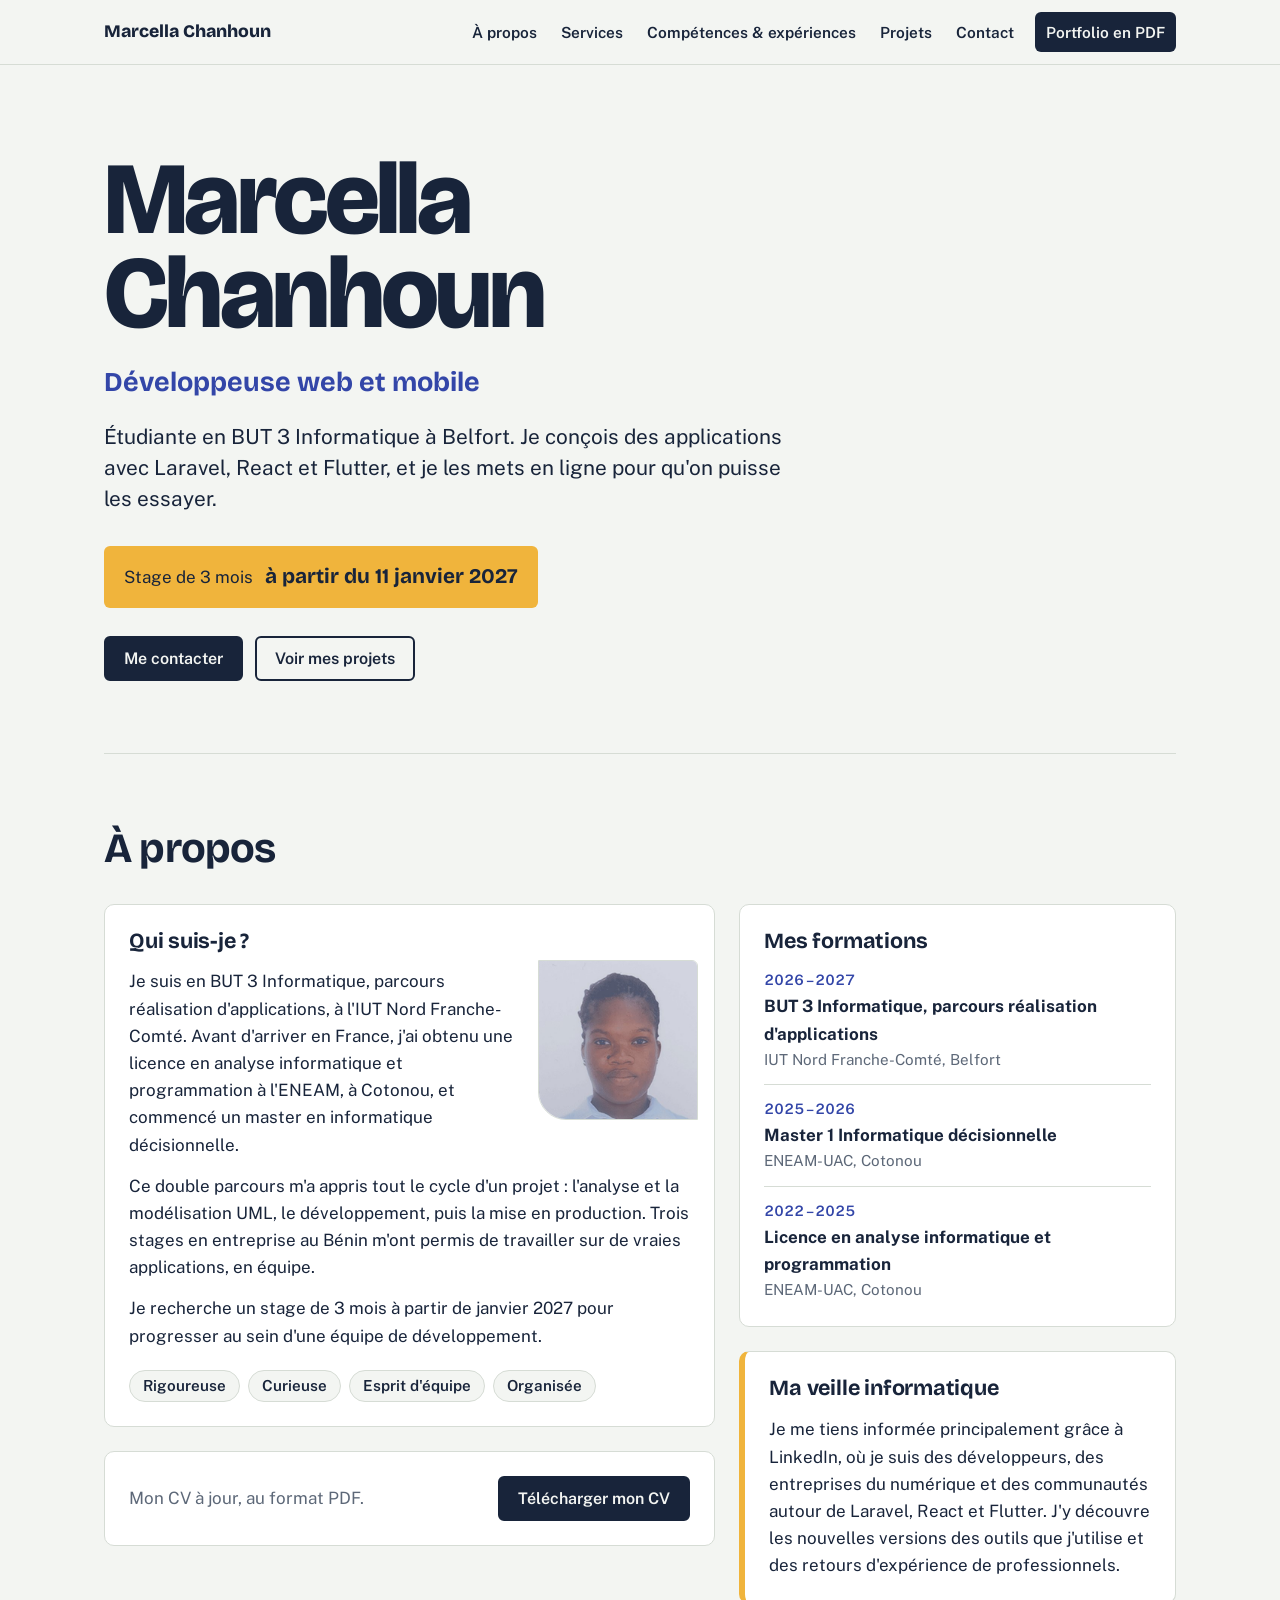
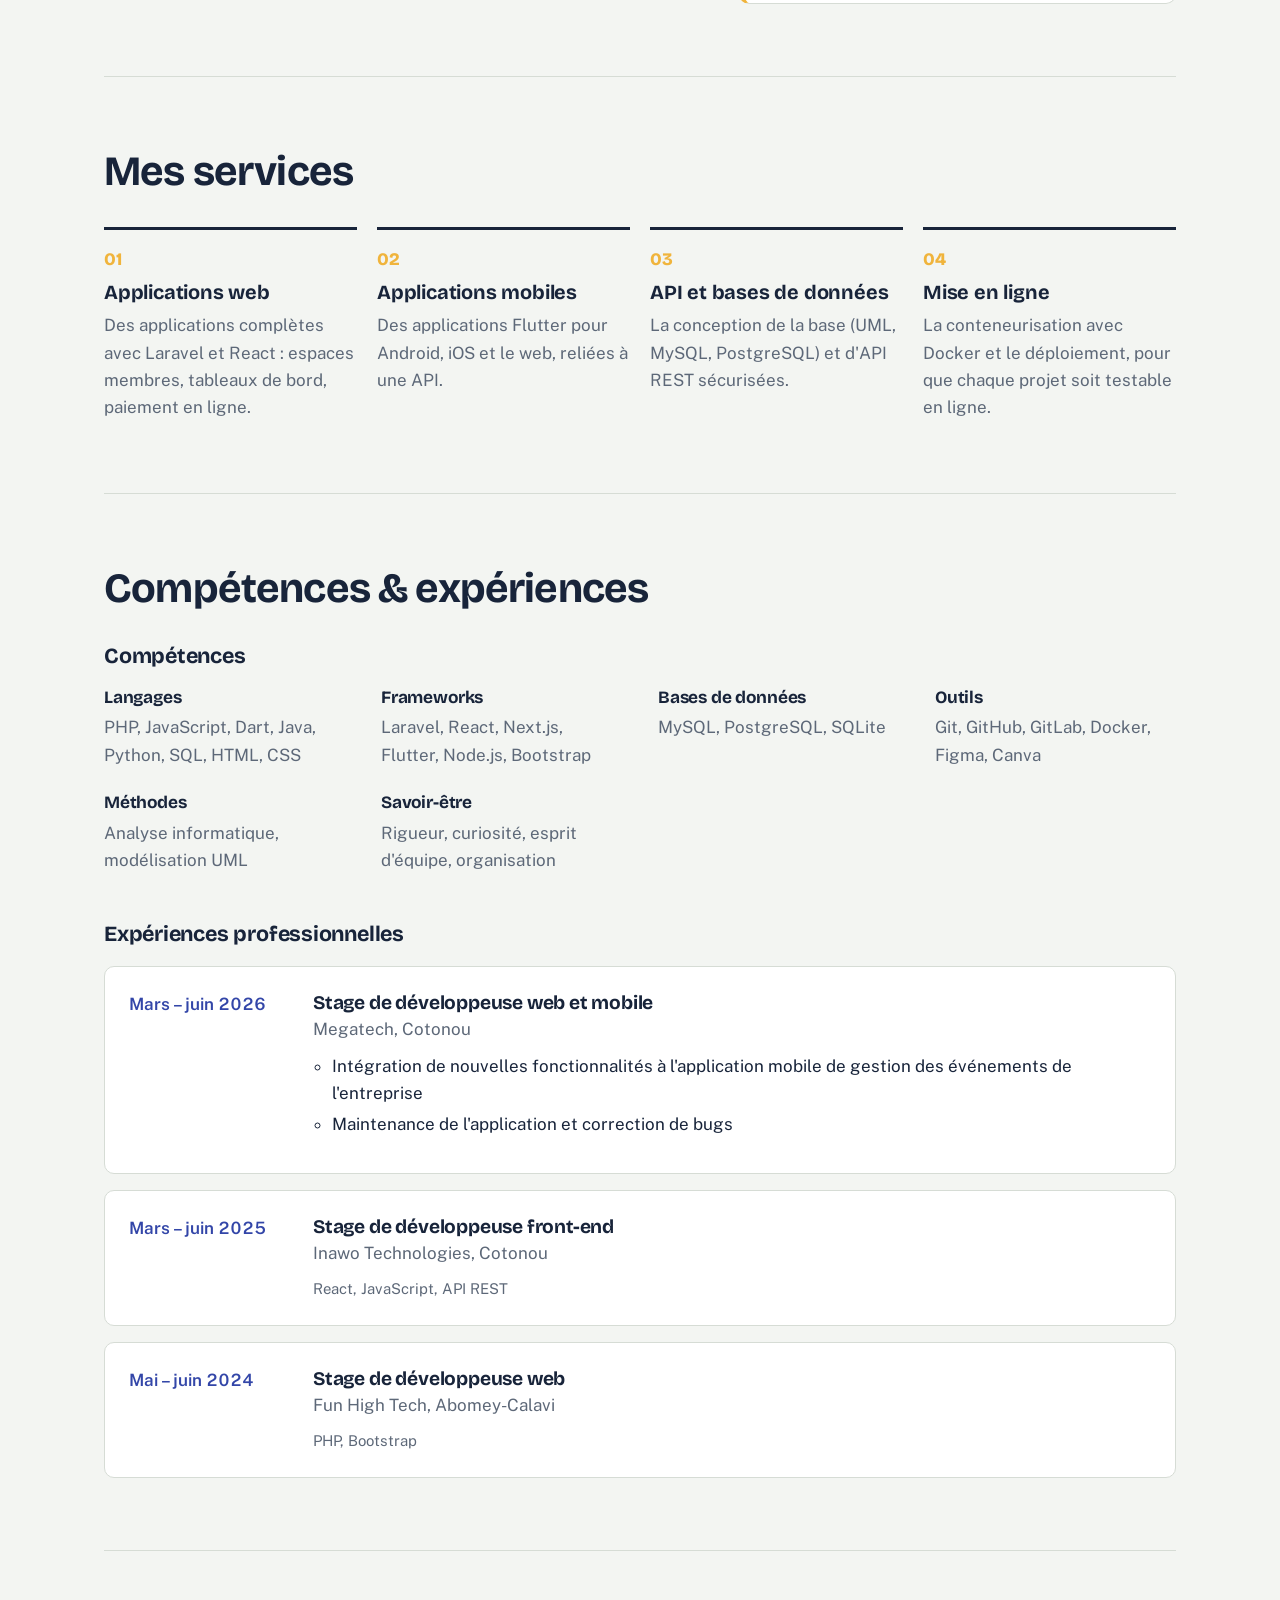
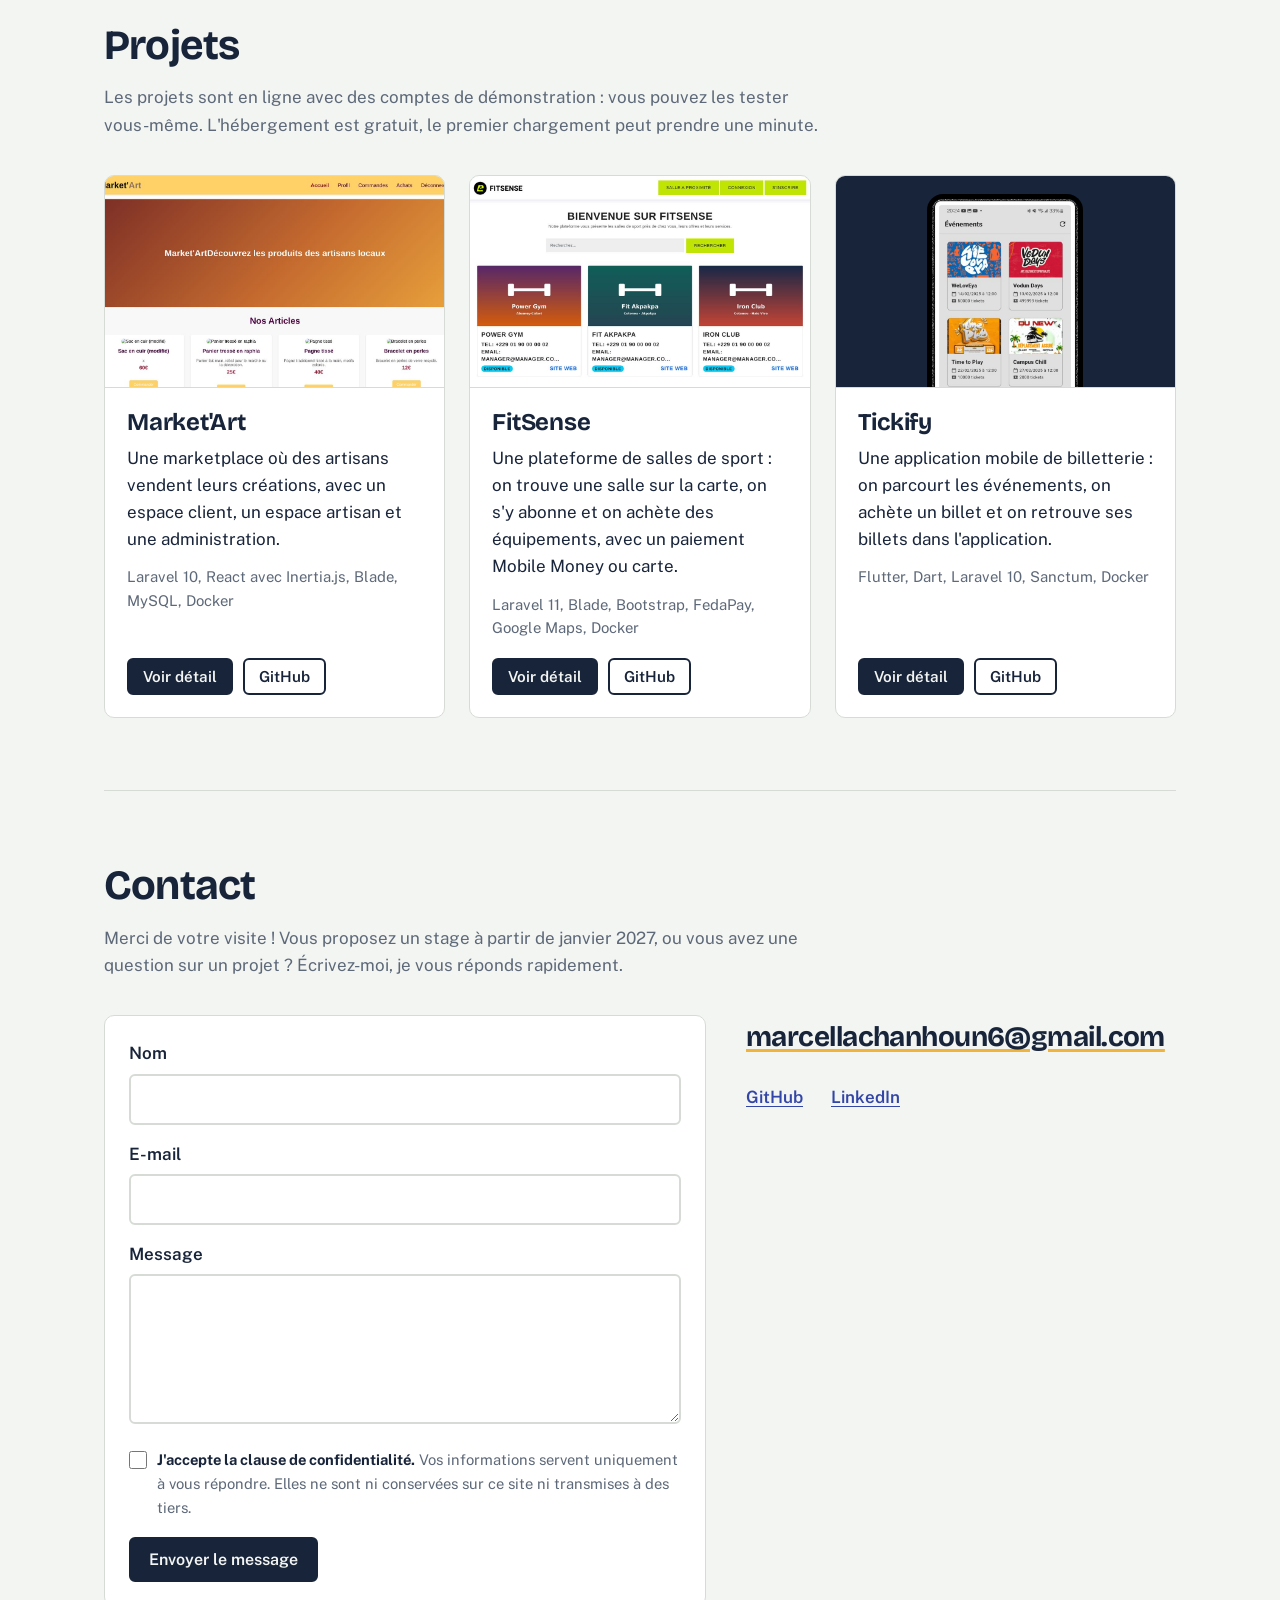
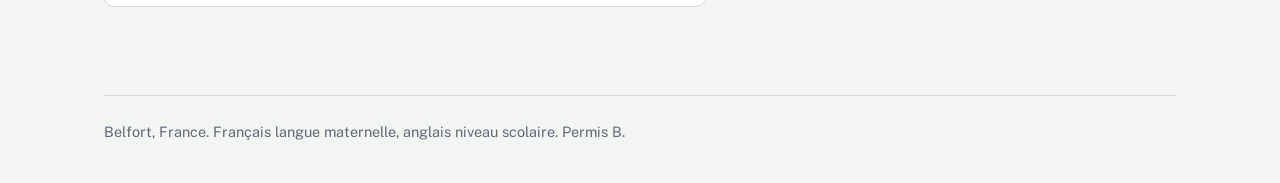
==== index.html @ d068d37f "Portfolio avec tableau de bord" ====
<!doctype html>
<html lang="fr">
<head>
<meta charset="utf-8">
<meta name="viewport" content="width=device-width, initial-scale=1">
<title>Marcella Chanhoun, développeuse web et mobile (Laravel, React, Flutter)</title>
<meta name="keywords" content="développeuse web, développeuse mobile, stage développement, Laravel, PHP, React, Flutter, BUT Informatique, Belfort, Marcella Chanhoun">
<meta name="description" content="Étudiante en BUT 3 Informatique à Belfort, je cherche un stage de développement de 3 mois à partir du 11 janvier 2027. Projets Laravel, React et Flutter en ligne.">
<link rel="preconnect" href="https://fonts.googleapis.com">
<link rel="preconnect" href="https://fonts.gstatic.com" crossorigin>
<link href="https://fonts.googleapis.com/css2?family=Bricolage+Grotesque:opsz,wght@12..96,500;12..96,700;12..96,800&family=Public+Sans:ital,wght@0,400;0,600;1,400&display=swap" rel="stylesheet">
<link rel="stylesheet" href="css/style.css">
</head>
<body>

<!--
  Ce fichier ne contient que la STRUCTURE du portfolio : le menu et les titres des sections.
  Tout le texte vient de contenu.json, que js/site.js lit puis place dans les zones « data-zone ».
  Pour modifier le contenu, on passe par le dashboard (/admin/), pas par ce fichier.
-->

<header class="barre">
  <div class="wrap">
    <a class="mark" href="#haut" data-zone="marque">Portfolio</a>
    <button class="menu-btn" aria-expanded="false" aria-controls="menu">Menu</button>
    <nav id="menu" aria-label="Menu principal">
      <ul>
        <li><a href="#apropos">À propos</a></li>
        <li><a href="#services">Services</a></li>
        <li><a href="#competences">Compétences &amp; expériences</a></li>
        <li><a href="#projets">Projets</a></li>
        <li><a href="#contact">Contact</a></li>
        <li><a class="bouton-pdf" href="portfolio.pdf" download="Portfolio_Marcella_Chanhoun.pdf">Portfolio en PDF</a></li>
      </ul>
    </nav>
  </div>
</header>

<div class="wrap" id="haut">
  <main>
    <div class="hero" data-zone="accueil"></div>

    <section id="apropos">
      <h2>À propos</h2>
      <div class="apropos-grille">
        <div class="colonne">
          <article class="carte qui">
            <h3>Qui suis-je ?</h3>
            <div data-zone="qui"></div>
          </article>
          <div class="carte boite-cv" data-zone="cv"></div>
        </div>
        <div class="colonne">
          <article class="carte formations">
            <h3>Mes formations</h3>
            <ol data-zone="formations"></ol>
          </article>
          <article class="carte veille">
            <h3>Ma veille informatique</h3>
            <div data-zone="veille"></div>
          </article>
        </div>
      </div>
    </section>

    <section id="services">
      <h2>Mes services</h2>
      <div class="services" data-zone="services"></div>
    </section>

    <section id="competences">
      <h2>Compétences &amp; expériences</h2>
      <h3 class="sous-titre">Compétences</h3>
      <div class="competences" data-zone="competences"></div>
      <h3 class="sous-titre">Expériences professionnelles</h3>
      <ol class="experiences" data-zone="experiences"></ol>
    </section>

    <section id="projets">
      <h2>Projets</h2>
      <p class="intro">Les projets sont en ligne avec des comptes de démonstration : vous pouvez les tester vous-même. L'hébergement est gratuit, le premier chargement peut prendre une minute.</p>
      <div class="projets" data-zone="projets"></div>
    </section>

    <section id="contact" class="contact">
      <h2>Contact</h2>
      <p class="intro" data-zone="contact-message"></p>
      <div class="contact-grille">
        <form class="carte" method="POST" data-zone="formulaire">
          <input type="hidden" name="_subject" value="Nouveau message depuis le portfolio">
          <input type="hidden" name="_template" value="table">
          <input type="text" name="_honey" class="cache" tabindex="-1" autocomplete="off" aria-hidden="true">
          <label for="nom">Nom</label>
          <input id="nom" name="nom" type="text" autocomplete="name" required>
          <label for="email">E-mail</label>
          <input id="email" name="email" type="email" autocomplete="email" required>
          <label for="message">Message</label>
          <textarea id="message" name="message" required></textarea>
          <label class="accord">
            <input type="checkbox" name="consentement" value="oui" required>
            <span><strong>J'accepte la clause de confidentialité.</strong> <span data-zone="confidentialite"></span></span>
          </label>
          <button class="btn btn-main" type="submit">Envoyer le message</button>
        </form>
        <div data-zone="coordonnees"></div>
      </div>
    </section>
  </main>

  <footer data-zone="pied"></footer>
</div>

<!-- Fenêtre « Voir détail » d'un projet -->
<dialog id="detail" aria-labelledby="detail-titre">
  <div class="detail-entete">
    <h3 id="detail-titre"></h3>
    <button class="fermer" type="button" aria-label="Fermer">Fermer</button>
  </div>
  <div class="detail-corps"></div>
</dialog>

<script src="js/site.js"></script>
</body>
</html>
---- css/style.css ----
/* =========================================================
   Portfolio : styles du site (et de la version PDF, en bas)
   ========================================================= */

:root {
  --paper: #F3F5F2;
  --surface: #FFFFFF;
  --ink: #18243A;
  --muted: #5D6878;
  --line: #D6DCD5;
  --indigo: #3346A8;
  --saffron: #F0B43C;
  --live: #1F8A5B;
  --display: "Bricolage Grotesque", system-ui, sans-serif;
  --body: "Public Sans", system-ui, sans-serif;
  --rayon: 10px;
}

* { box-sizing: border-box; }
html { scroll-behavior: smooth; }
@media (prefers-reduced-motion: reduce) { html { scroll-behavior: auto; } }

body {
  margin: 0;
  background: var(--paper);
  color: var(--ink);
  font: 400 1.0625rem/1.6 var(--body);
  -webkit-font-smoothing: antialiased;
}

a { color: var(--indigo); text-underline-offset: 3px; }
a:hover { color: var(--ink); }
:focus-visible { outline: 3px solid var(--indigo); outline-offset: 3px; border-radius: 4px; }
[hidden] { display: none !important; }

.wrap { max-width: 1120px; margin: 0 auto; padding: 0 24px; }

.carte {
  background: var(--surface);
  border: 1px solid var(--line);
  border-radius: var(--rayon);
  padding: 24px;
}

.btn {
  display: inline-block; padding: 11px 18px; border-radius: 6px;
  font: 600 1rem var(--body); text-decoration: none; border: 2px solid var(--ink); cursor: pointer;
}
.btn-main { background: var(--ink); color: var(--paper); }
.btn-main:hover { background: var(--indigo); border-color: var(--indigo); color: #fff; }
.btn-ghost { background: transparent; color: var(--ink); }
.btn-ghost:hover { background: var(--surface); color: var(--ink); }

/* ---------- Menu ---------- */
.barre {
  position: sticky; top: 0; z-index: 10;
  background: rgba(243, 245, 242, .94); backdrop-filter: blur(6px);
  border-bottom: 1px solid var(--line);
}
.barre .wrap { display: flex; justify-content: space-between; align-items: center; min-height: 64px; gap: 16px; }
.mark { font-family: var(--display); font-weight: 800; font-size: 1.1rem; color: var(--ink); text-decoration: none; }
.barre nav ul { display: flex; align-items: center; gap: 2px; list-style: none; margin: 0; padding: 0; }
.barre nav a { display: block; padding: 8px 11px; border-radius: 6px; color: var(--ink); text-decoration: none; font-weight: 600; font-size: .96rem; }
.barre nav a:hover { background: var(--surface); }
.barre nav a.bouton-pdf { background: var(--ink); color: var(--paper); margin-left: 8px; }
.barre nav a.bouton-pdf:hover { background: var(--indigo); color: #fff; }
.menu-btn {
  display: none; font: 600 1rem var(--body); color: var(--ink); background: var(--surface);
  border: 2px solid var(--ink); border-radius: 6px; padding: 8px 14px; cursor: pointer;
}
section[id] { scroll-margin-top: 80px; }

/* ---------- Accueil ---------- */
.hero { padding: 88px 0 72px; }
.hero h1 {
  font-family: var(--display); font-weight: 800;
  font-size: clamp(3rem, 9vw, 6.4rem); line-height: .92; letter-spacing: -.035em;
  margin: 0 0 20px;
}
.hero .titre { font-family: var(--display); font-weight: 700; font-size: clamp(1.3rem, 2.6vw, 1.7rem); color: var(--indigo); margin: 0 0 16px; }
.hero .lede { font-size: clamp(1.1rem, 2vw, 1.3rem); line-height: 1.5; max-width: 34em; margin: 0 0 32px; }
.dispo {
  display: inline-flex; flex-wrap: wrap; align-items: baseline; gap: 6px 12px;
  background: var(--saffron); padding: 14px 20px; border-radius: 6px; margin: 0;
}
.dispo strong { font-family: var(--display); font-size: 1.3rem; font-weight: 700; }
.hero .actions { margin-top: 28px; display: flex; flex-wrap: wrap; gap: 12px; }

/* ---------- Sections ---------- */
section { padding: 72px 0; border-top: 1px solid var(--line); }
h2 {
  font-family: var(--display); font-weight: 700;
  font-size: clamp(1.9rem, 4vw, 2.6rem); letter-spacing: -.02em; line-height: 1.1;
  margin: 0 0 32px;
}
h3, h4 { font-family: var(--display); letter-spacing: -.01em; line-height: 1.2; }
.intro { color: var(--muted); max-width: 42em; margin: -16px 0 36px; }
.sous-titre { font-size: 1.35rem; margin: 0 0 18px; }
.sous-titre ~ .sous-titre { margin-top: 48px; }
.stack { color: var(--muted); font-size: .93rem; }

/* ---------- À propos ---------- */
.apropos-grille { display: grid; grid-template-columns: 7fr 5fr; gap: 24px; align-items: start; }
.colonne { display: grid; gap: 24px; }
.carte h3 { font-size: 1.35rem; margin: 0 0 14px; }
.qui .photo {
  float: right; width: 160px; height: 160px; object-fit: cover;
  margin: -8px -8px 16px 22px; border-radius: 0 6px 0 28px; border: 1px solid var(--line);
}
.qui p { margin: 0 0 14px; }
.qualites { display: flex; flex-wrap: wrap; gap: 8px; list-style: none; padding: 0; margin: 20px 0 0; clear: both; }
.qualites li { background: var(--paper); border: 1px solid var(--line); border-radius: 999px; padding: 3px 13px; font-weight: 600; font-size: .95rem; }
.boite-cv { display: flex; align-items: center; justify-content: space-between; gap: 16px; flex-wrap: wrap; }
.boite-cv p { margin: 0; color: var(--muted); }
.formations ol { list-style: none; margin: 0; padding: 0; }
.formations li { display: grid; gap: 2px; padding: 12px 0; border-bottom: 1px solid var(--line); }
.formations li:last-child { border-bottom: 0; padding-bottom: 0; }
.formations li:first-child { padding-top: 0; }
.formations .quand { color: var(--indigo); font-weight: 600; font-size: .9rem; font-variant-numeric: tabular-nums; }
.formations li span:not(.quand) { display: block; color: var(--muted); font-size: .95rem; }
.veille { border-left: 6px solid var(--saffron); }
.veille p { margin: 0; }

/* ---------- Services ---------- */
.services { display: grid; grid-template-columns: repeat(auto-fit, minmax(230px, 1fr)); gap: 20px; }
.service { border-top: 3px solid var(--ink); padding-top: 16px; }
.service .num { font-family: var(--display); font-weight: 800; color: var(--saffron); font-size: 1.1rem; }
.service h3 { font-size: 1.25rem; margin: 6px 0 8px; }
.service p { margin: 0; color: var(--muted); }

/* ---------- Compétences & expériences ---------- */
.competences { display: grid; grid-template-columns: repeat(auto-fit, minmax(210px, 1fr)); gap: 24px 36px; }
.competences h4 { font-size: 1.08rem; margin: 0 0 6px; }
.competences p { margin: 0; color: var(--muted); }
.experiences { list-style: none; margin: 0; padding: 0; display: grid; gap: 16px; }
.experience { display: grid; grid-template-columns: 10rem 1fr; gap: 24px; }
.experience .quand { color: var(--indigo); font-weight: 600; font-variant-numeric: tabular-nums; }
.experience h4 { font-size: 1.2rem; margin: 0 0 2px; }
.experience .lieu { margin: 0 0 10px; color: var(--muted); }
.experience ul { margin: 0 0 10px; padding-left: 1.1em; }
.experience li { margin-bottom: 4px; }
.experience .stack { margin: 0; }

/* ---------- Projets ---------- */
.projets { display: grid; grid-template-columns: repeat(auto-fill, minmax(300px, 1fr)); gap: 24px; }
.projet { padding: 0; overflow: hidden; display: flex; flex-direction: column; }
.vignette { aspect-ratio: 16 / 10; background: var(--line); border-bottom: 1px solid var(--line); overflow: hidden; }
.vignette img { width: 100%; height: 100%; object-fit: cover; object-position: top; display: block; }
.format-tel .vignette { background: var(--ink); display: flex; justify-content: center; padding-top: 18px; }
.format-tel .vignette img { width: 46%; height: auto; border-radius: 16px 16px 0 0; border: 5px solid #000; border-bottom: 0; }
.projet-corps { padding: 20px 22px 22px; display: flex; flex-direction: column; flex: 1; }
.projet h3 { font-size: 1.5rem; margin: 0 0 8px; }
.projet-corps > p { margin: 0 0 12px; }
.projet-actions { margin-top: auto; display: flex; gap: 10px; flex-wrap: wrap; padding-top: 6px; }
.projet-actions .btn { padding: 8px 14px; font-size: .95rem; }
.projet .detail { display: none; }

/* Contenu détaillé (fenêtre « Voir détail » et version PDF) */
.detail p { margin: 0 0 14px; }
.contexte { display: grid; grid-template-columns: auto 1fr; gap: 2px 14px; margin: 0 0 16px; font-size: .95rem; }
.contexte dt { color: var(--muted); }
.contexte dd { margin: 0; }
.defi { background: var(--paper); border-radius: 8px; padding: 14px 16px; margin: 0 0 14px; border: 1px solid var(--line); }
.defi h4 { margin: 0 0 6px; font-size: 1rem; }
.defi p { margin: 0; }
.acces {
  background: var(--surface); border: 1px solid var(--line); border-left: 6px solid var(--live);
  border-radius: 8px; padding: 14px 16px; margin: 0 0 14px;
}
.acces .etat { display: flex; align-items: center; gap: 8px; font-weight: 600; margin-bottom: 10px; }
.acces .etat::before {
  content: ""; width: 9px; height: 9px; border-radius: 50%; background: var(--live);
  box-shadow: 0 0 0 4px rgba(31, 138, 91, .18);
}
.acces dl { display: grid; grid-template-columns: auto 1fr auto; gap: 6px 12px; margin: 0 0 12px; align-items: center; }
.acces dt { color: var(--muted); font-size: .92rem; }
.acces dd { margin: 0; font-family: ui-monospace, "SF Mono", Consolas, monospace; font-size: .95rem; overflow-wrap: anywhere; }
.copier {
  font: 600 .82rem var(--body); color: var(--indigo); background: none;
  border: 1px solid var(--line); border-radius: 4px; padding: 3px 9px; cursor: pointer;
}
.copier:hover { border-color: var(--indigo); }
.acces .lien-demo { margin: 0; font-weight: 600; }
.acces .lien-demo span { display: none; }
.acces .note { color: var(--muted); font-size: .85rem; margin: 10px 0 0; }
.detail .liens { display: flex; flex-wrap: wrap; gap: 8px 20px; font-weight: 600; }
.captures { display: grid; grid-template-columns: 1fr 1fr; gap: 14px; }
.captures img { width: 100%; height: auto; border-radius: 8px; border: 1px solid var(--line); display: block; }
.captures.tel { grid-template-columns: repeat(2, minmax(0, 200px)); justify-content: center; }
.captures.tel img { border-radius: 18px; border: 5px solid var(--ink); }

/* Fenêtre « Voir détail » */
dialog {
  width: min(860px, calc(100% - 32px)); max-height: calc(100vh - 48px);
  padding: 0; border: 0; border-radius: 14px; background: var(--surface); color: var(--ink);
  box-shadow: 0 24px 60px rgba(24, 36, 58, .3);
}
dialog::backdrop { background: rgba(24, 36, 58, .6); }
.detail-entete {
  position: sticky; top: 0; z-index: 1; background: var(--surface);
  display: flex; justify-content: space-between; align-items: center; gap: 16px;
  padding: 18px 24px; border-bottom: 1px solid var(--line);
}
.detail-entete h3 { margin: 0; font-size: 1.6rem; }
.fermer { font: 600 .95rem var(--body); background: var(--paper); border: 1px solid var(--line); border-radius: 6px; padding: 6px 12px; cursor: pointer; color: var(--ink); }
.detail-corps { padding: 20px 24px 26px; }

/* ---------- Contact ---------- */
.contact { padding-bottom: 88px; }
.contact-grille { display: grid; grid-template-columns: 7fr 5fr; gap: 40px; align-items: start; }
form label { display: block; font-weight: 600; margin: 0 0 6px; }
form input, form textarea {
  width: 100%; font: inherit; color: var(--ink); background: var(--surface);
  border: 2px solid var(--line); border-radius: 6px; padding: 10px 12px; margin-bottom: 16px;
}
form input:focus, form textarea:focus { border-color: var(--indigo); outline: none; }
form textarea { min-height: 150px; resize: vertical; }
form .accord { display: flex; gap: 10px; align-items: flex-start; font-weight: 400; font-size: .92rem; color: var(--muted); margin: 0 0 18px; }
form .accord input { width: 18px; height: 18px; margin: 3px 0 0; flex: none; accent-color: var(--indigo); }
form .accord strong { color: var(--ink); }
.cache { position: absolute; left: -9999px; }
.contact .mail {
  font-family: var(--display); font-weight: 700; font-size: clamp(1.25rem, 2.4vw, 1.75rem);
  letter-spacing: -.02em; color: var(--ink); text-decoration-thickness: 3px;
  text-decoration-color: var(--saffron); overflow-wrap: anywhere;
}
.contact .mail:hover { color: var(--indigo); }
.contact .autres { display: flex; flex-wrap: wrap; gap: 12px 28px; margin-top: 24px; font-weight: 600; }
footer { color: var(--muted); font-size: .9rem; padding: 24px 0 40px; border-top: 1px solid var(--line); }

/* ---------- Téléphone et tablette ---------- */
@media (max-width: 900px) {
  .wrap { padding: 0 16px; }
  .menu-btn { display: block; }
  .barre nav { position: absolute; top: 64px; left: 0; right: 0; background: var(--paper); border-bottom: 1px solid var(--line); display: none; }
  .barre nav.ouvert { display: block; }
  .barre nav ul { flex-direction: column; align-items: stretch; padding: 8px 16px 16px; }
  .barre nav a.bouton-pdf { margin: 8px 0 0; text-align: center; }
  .hero { padding: 56px 0 48px; }
  section { padding: 56px 0; }
  .apropos-grille, .contact-grille { grid-template-columns: 1fr; }
  .experience { grid-template-columns: 1fr; gap: 4px; }
}
@media (max-width: 520px) {
  .carte { padding: 18px; }
  .qui .photo { width: 112px; height: 112px; margin: -4px -4px 12px 14px; }
  .captures, .captures.tel { grid-template-columns: 1fr 1fr; }
  .acces dl { grid-template-columns: auto 1fr; }
  .copier { display: none; }
}

/* =========================================================
   Version PDF
   La classe « mode-pdf » est ajoutée par scripts/generer-pdf.mjs
   ========================================================= */
.mode-pdf body { background: #fff; }
.mode-pdf .barre { position: static; background: #fff; backdrop-filter: none; }
.mode-pdf .bouton-pdf,
.mode-pdf .menu-btn,
.mode-pdf .hero .actions,
.mode-pdf .projet-actions,
.mode-pdf .copier,
.mode-pdf .contact form,
.mode-pdf dialog { display: none !important; }
.mode-pdf section { padding: 40px 0; }
.mode-pdf .carte { box-shadow: none; }

/* Projets : on affiche le détail complet, un projet par bloc */
.mode-pdf .projets { grid-template-columns: 1fr; }
.mode-pdf .projet { display: grid; grid-template-columns: 1fr; }
.mode-pdf .projet .vignette { display: none; }
.mode-pdf .projet .detail { display: block; margin-top: 8px; }
.mode-pdf .projet-corps > .stack { display: none; }
.mode-pdf .acces dl { grid-template-columns: auto 1fr; }
.mode-pdf .acces .lien-demo span { display: inline; font-weight: 400; color: var(--muted); margin-left: 8px; }
.mode-pdf .captures { grid-template-columns: 1fr 1fr; }
.mode-pdf .captures.tel { grid-template-columns: repeat(2, 170px); }
.mode-pdf .contact-grille { grid-template-columns: 1fr; }

/* Éviter de couper un bloc entre deux pages */
.mode-pdf .carte,
.mode-pdf .service,
.mode-pdf .competences > div,
.mode-pdf .captures,
.mode-pdf .acces,
.mode-pdf .defi { break-inside: avoid; }
.mode-pdf .projet { break-inside: auto; }
.mode-pdf h2, .mode-pdf h3, .mode-pdf h4 { break-after: avoid; }
.mode-pdf #apropos, .mode-pdf #projets, .mode-pdf #competences { break-before: page; }
.mode-pdf .hero { min-height: 250mm; display: flex; flex-direction: column; justify-content: center; } /* page de garde */
.mode-pdf .contact { padding-bottom: 12px; }
.mode-pdf footer { padding: 12px 0 0; break-before: avoid; }
.mode-pdf .projet + .projet { break-before: page; }
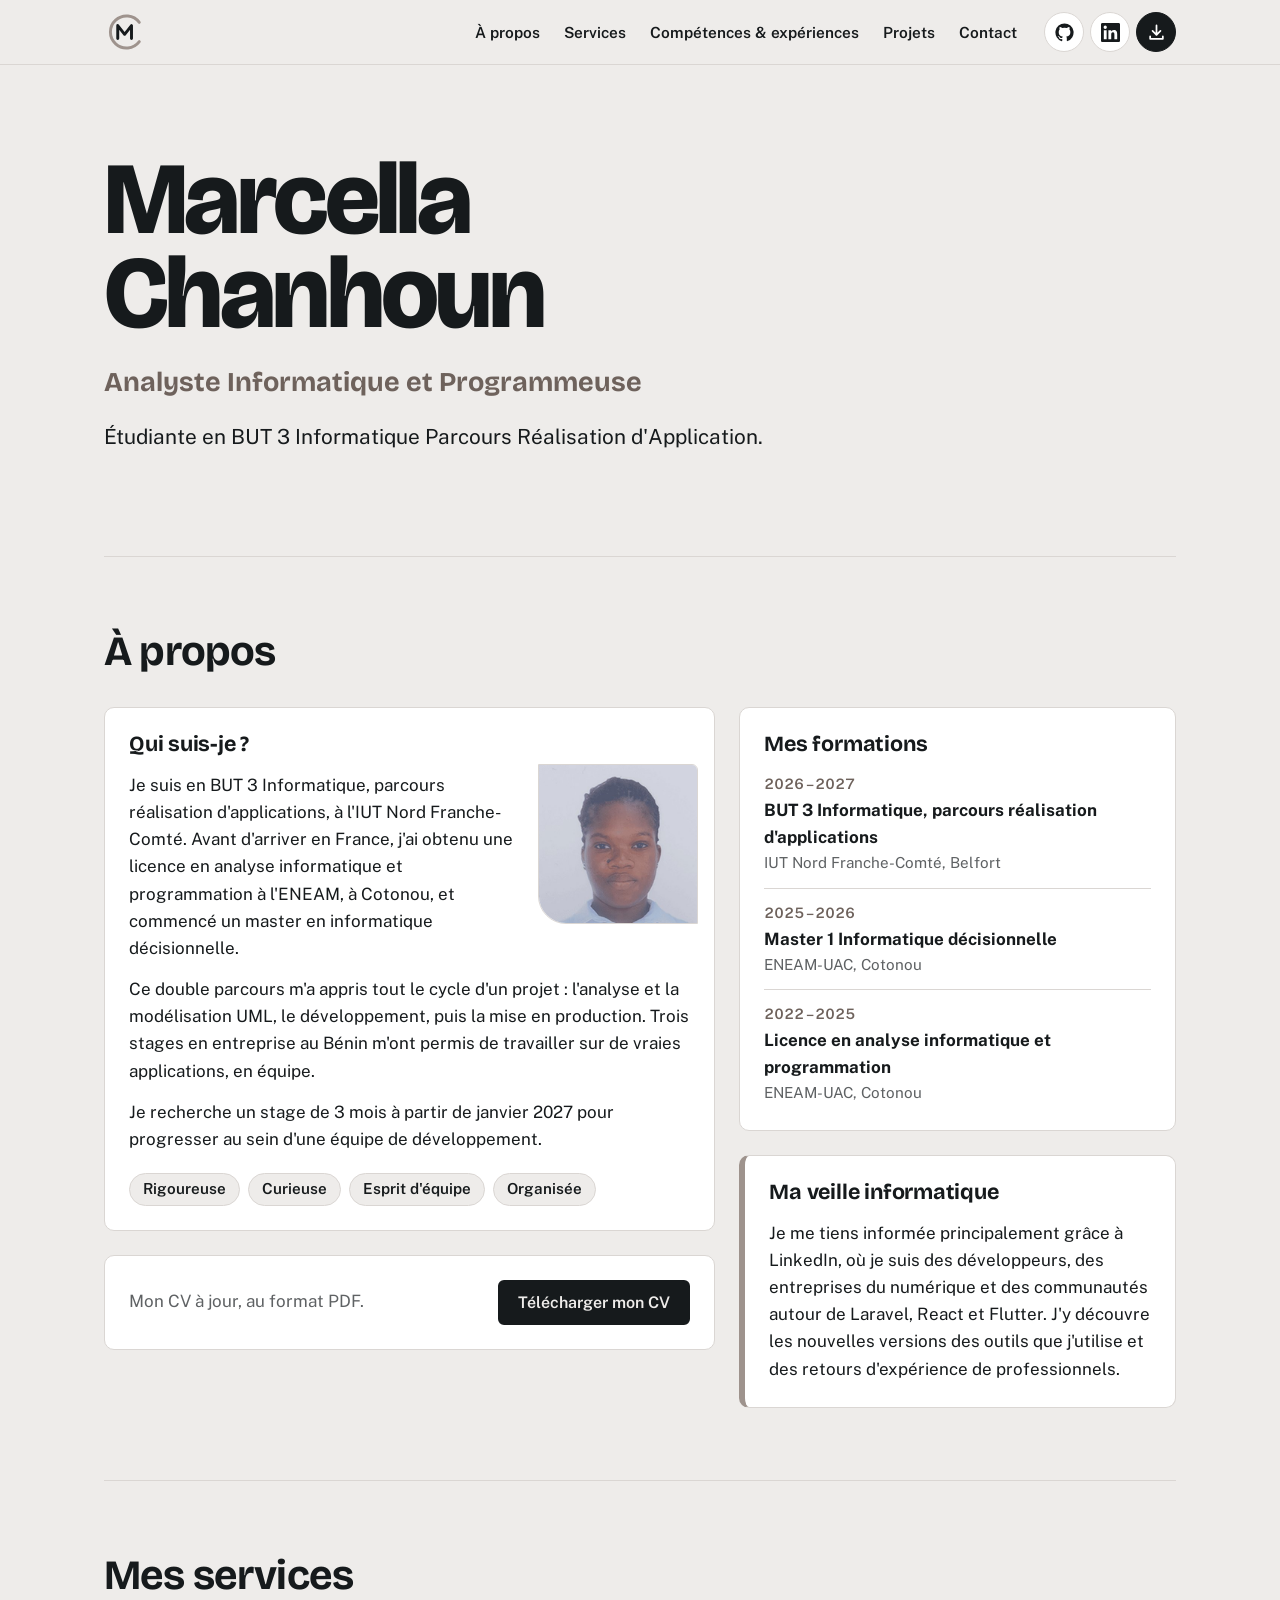
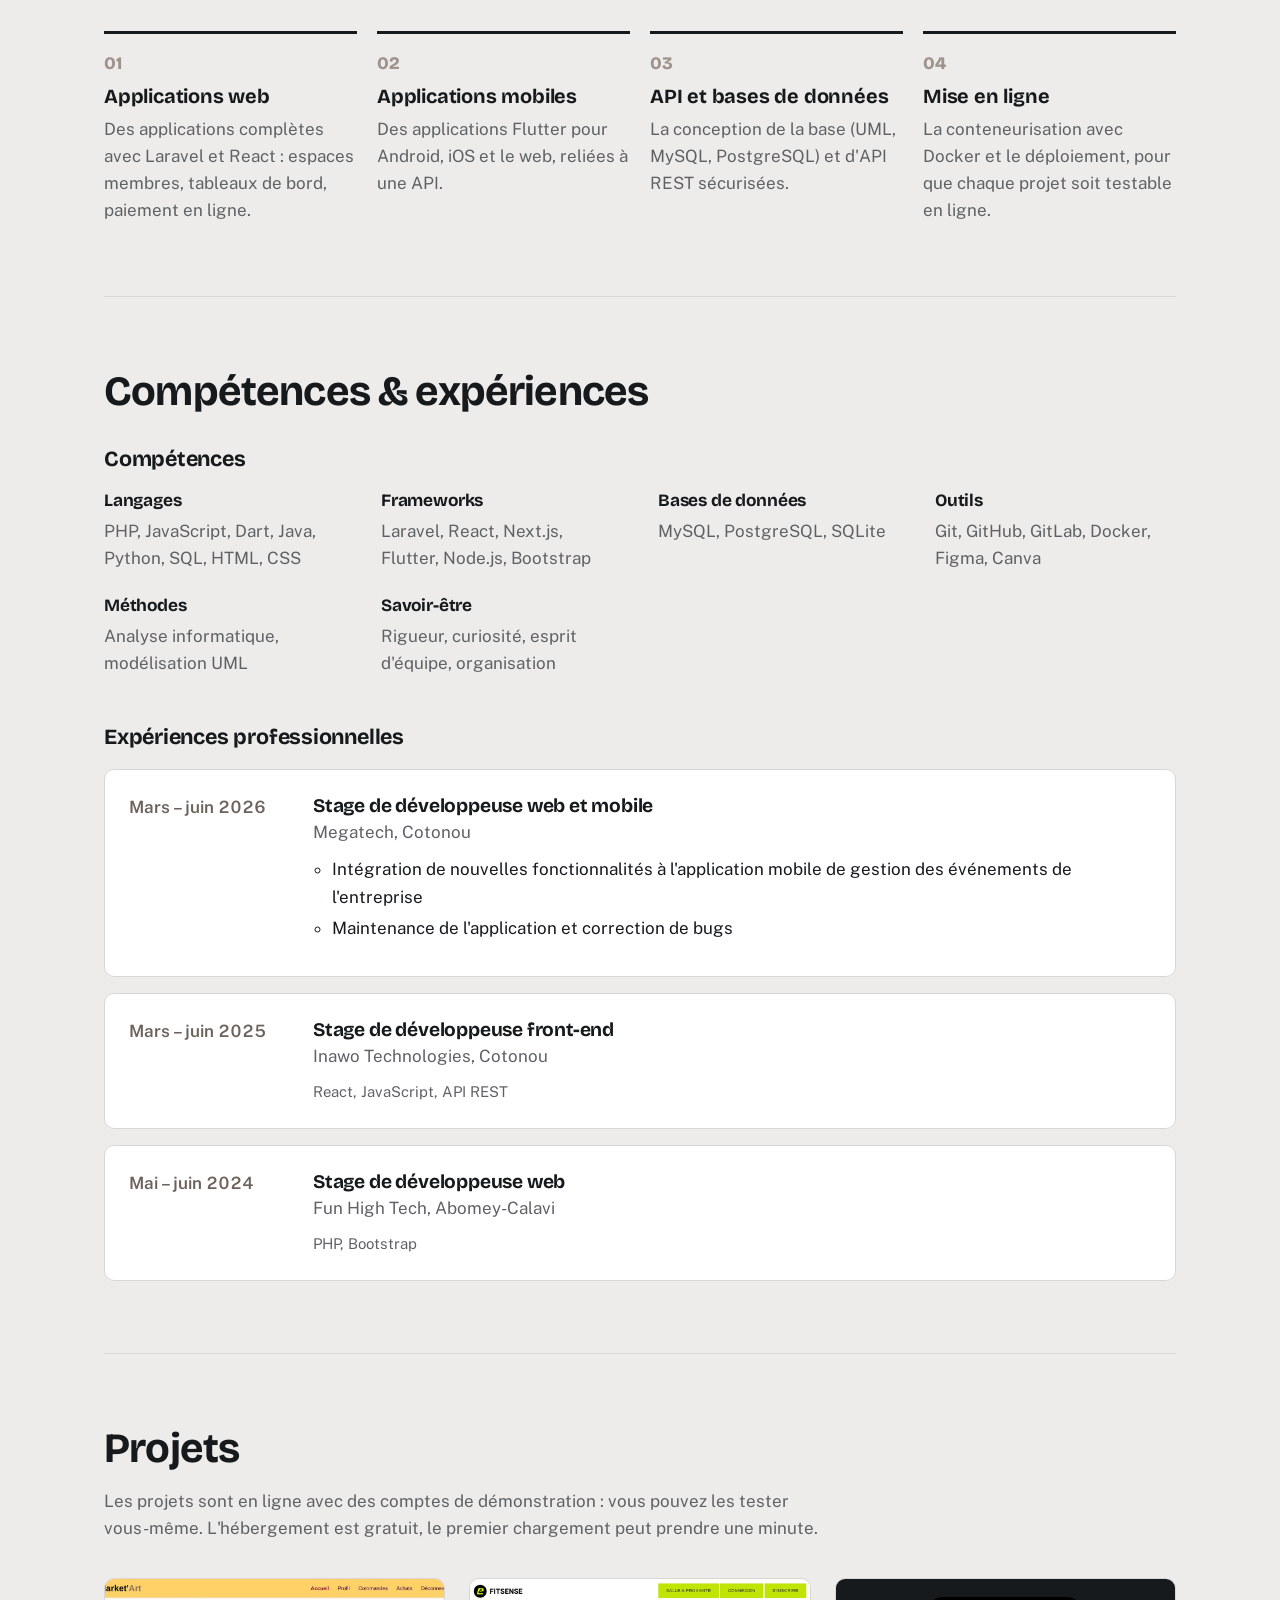
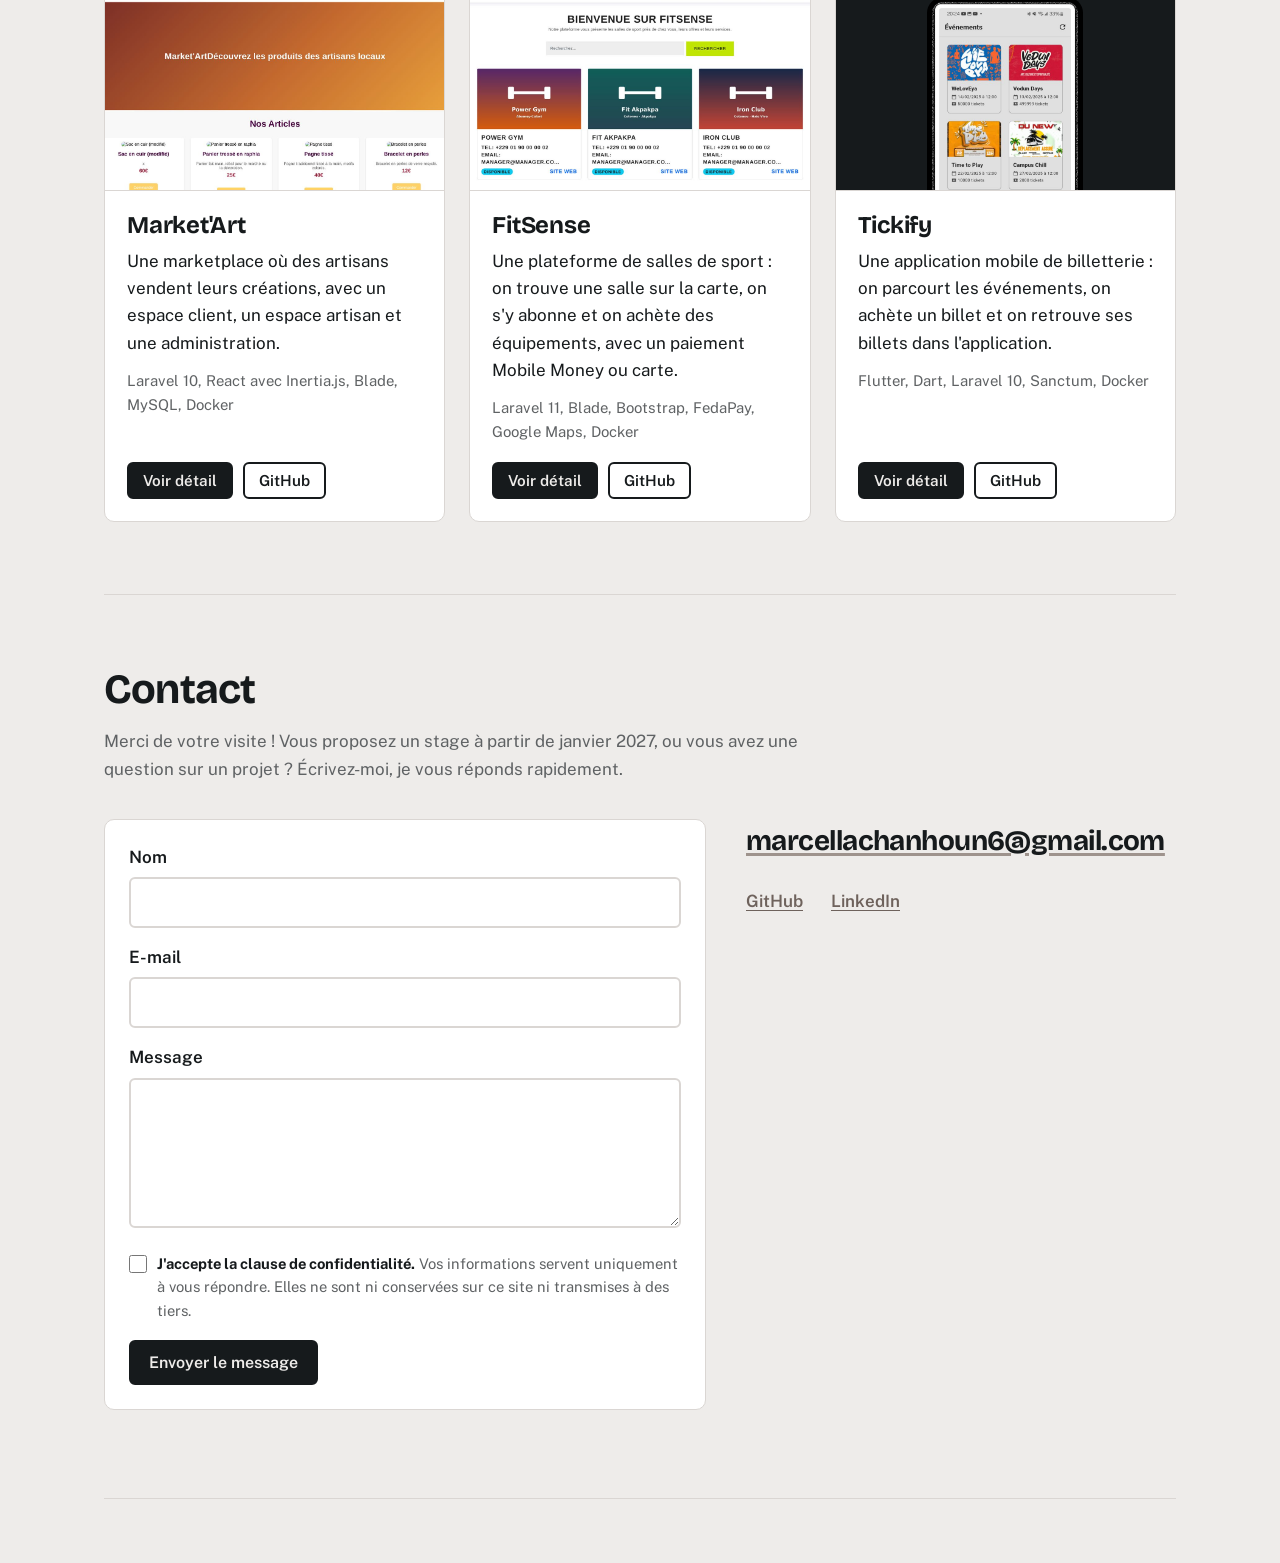
==== commit f97053be: "Logo, icônes, animations et formulaire de contact" ====
--- a/index.html
+++ b/index.html
@@ -9,6 +9,7 @@
 <link rel="preconnect" href="https://fonts.googleapis.com">
 <link rel="preconnect" href="https://fonts.gstatic.com" crossorigin>
 <link href="https://fonts.googleapis.com/css2?family=Bricolage+Grotesque:opsz,wght@12..96,500;12..96,700;12..96,800&family=Public+Sans:ital,wght@0,400;0,600;1,400&display=swap" rel="stylesheet">
+<link rel="icon" href="img/logo.svg" type="image/svg+xml">
 <link rel="stylesheet" href="css/style.css">
 </head>
 <body>
@@ -21,8 +22,12 @@
 
 <header class="barre">
   <div class="wrap">
-    <a class="mark" href="#haut" data-zone="marque">Portfolio</a>
-    <button class="menu-btn" aria-expanded="false" aria-controls="menu">Menu</button>
+    <a class="logo" href="#haut" aria-label="Marcella Chanhoun, retour en haut de la page" title="Marcella Chanhoun">
+      <svg class="logo-mc" viewBox="0 0 48 48" width="44" height="44" aria-hidden="true">
+        <path class="trait-c" pathLength="100" d="M38.5 13.5A17.5 17.5 0 1 0 38.5 34.5" />
+        <path class="trait-m" pathLength="100" d="M15 31V17l7.5 9.5L30 17v14" />
+      </svg>
+    </a>
     <nav id="menu" aria-label="Menu principal">
       <ul>
         <li><a href="#apropos">À propos</a></li>
@@ -30,9 +35,16 @@
         <li><a href="#competences">Compétences &amp; expériences</a></li>
         <li><a href="#projets">Projets</a></li>
         <li><a href="#contact">Contact</a></li>
-        <li><a class="bouton-pdf" href="portfolio.pdf" download="Portfolio_Marcella_Chanhoun.pdf">Portfolio en PDF</a></li>
       </ul>
     </nav>
+    <div class="icones">
+      <span class="reseaux" data-zone="reseaux"></span>
+      <a class="icone bouton-pdf" href="portfolio.pdf" download="Portfolio_Marcella_Chanhoun.pdf"
+         aria-label="Télécharger le portfolio en PDF" title="Télécharger le portfolio (PDF)">
+        <svg viewBox="0 0 24 24" aria-hidden="true"><path d="M12 3v12m0 0-5-5m5 5 5-5M4 17v3h16v-3" fill="none" stroke="currentColor" stroke-width="2.2" stroke-linecap="round" stroke-linejoin="round"/></svg>
+      </a>
+      <button class="menu-btn" aria-expanded="false" aria-controls="menu">Menu</button>
+    </div>
   </div>
 </header>
 
@@ -101,6 +113,7 @@
             <span><strong>J'accepte la clause de confidentialité.</strong> <span data-zone="confidentialite"></span></span>
           </label>
           <button class="btn btn-main" type="submit">Envoyer le message</button>
+          <p class="retour" role="status"></p>
         </form>
         <div data-zone="coordonnees"></div>
       </div>
--- a/css/style.css
+++ b/css/style.css
@@ -3,14 +3,15 @@
    ========================================================= */
 
 :root {
-  --paper: #F3F5F2;
-  --surface: #FFFFFF;
-  --ink: #18243A;
-  --muted: #5D6878;
-  --line: #D6DCD5;
-  --indigo: #3346A8;
-  --saffron: #F0B43C;
-  --live: #1F8A5B;
+  /* Couleurs reprises du CV */
+  --paper: #EEECEA;         /* gris chaud : colonne de gauche du CV */
+  --surface: #FFFFFF;       /* blanc : fond principal du CV */
+  --ink: #161A1C;           /* noir du texte */
+  --muted: #5F6264;         /* gris des textes secondaires */
+  --line: #DAD6D3;          /* traits et bordures */
+  --accent: #9E938D;        /* taupe du sous-titre du CV (décor, grands textes) */
+  --accent-fonce: #6E625C;  /* taupe foncé, lisible pour les liens et petits textes */
+  --live: #1F8A5B;          /* vert « démo en ligne » */
   --display: "Bricolage Grotesque", system-ui, sans-serif;
   --body: "Public Sans", system-ui, sans-serif;
   --rayon: 10px;
@@ -28,9 +29,9 @@
   -webkit-font-smoothing: antialiased;
 }
 
-a { color: var(--indigo); text-underline-offset: 3px; }
+a { color: var(--accent-fonce); text-underline-offset: 3px; }
 a:hover { color: var(--ink); }
-:focus-visible { outline: 3px solid var(--indigo); outline-offset: 3px; border-radius: 4px; }
+:focus-visible { outline: 3px solid var(--accent-fonce); outline-offset: 3px; border-radius: 4px; }
 [hidden] { display: none !important; }
 
 .wrap { max-width: 1120px; margin: 0 auto; padding: 0 24px; }
@@ -47,23 +48,36 @@
   font: 600 1rem var(--body); text-decoration: none; border: 2px solid var(--ink); cursor: pointer;
 }
 .btn-main { background: var(--ink); color: var(--paper); }
-.btn-main:hover { background: var(--indigo); border-color: var(--indigo); color: #fff; }
+.btn-main:hover { background: var(--accent-fonce); border-color: var(--accent-fonce); color: #fff; }
 .btn-ghost { background: transparent; color: var(--ink); }
 .btn-ghost:hover { background: var(--surface); color: var(--ink); }
 
 /* ---------- Menu ---------- */
 .barre {
   position: sticky; top: 0; z-index: 10;
-  background: rgba(243, 245, 242, .94); backdrop-filter: blur(6px);
+  background: rgba(238, 236, 234, .94); backdrop-filter: blur(6px);
   border-bottom: 1px solid var(--line);
 }
 .barre .wrap { display: flex; justify-content: space-between; align-items: center; min-height: 64px; gap: 16px; }
-.mark { font-family: var(--display); font-weight: 800; font-size: 1.1rem; color: var(--ink); text-decoration: none; }
+.logo { display: flex; color: var(--ink); border-radius: 10px; }
+.logo-mc { display: block; }
+.logo-mc path { fill: none; stroke-width: 3.2; stroke-linecap: round; stroke-linejoin: round; stroke-dasharray: 100; }
+.logo-mc .trait-c { stroke: var(--accent); }
+.logo-mc .trait-m { stroke: var(--ink); }
+.barre nav { margin-left: auto; }
+.icones { display: flex; align-items: center; gap: 6px; }
+.reseaux { display: contents; }
+.icone {
+  display: grid; place-items: center; width: 40px; height: 40px; border-radius: 50%;
+  color: var(--ink); border: 1.5px solid var(--line); background: var(--surface);
+}
+.icone svg { width: 19px; height: 19px; }
+.icone:hover { color: #fff; background: var(--ink); border-color: var(--ink); }
+.icone.bouton-pdf { background: var(--ink); color: #fff; border-color: var(--ink); }
+.icone.bouton-pdf:hover { background: var(--accent-fonce); border-color: var(--accent-fonce); }
 .barre nav ul { display: flex; align-items: center; gap: 2px; list-style: none; margin: 0; padding: 0; }
 .barre nav a { display: block; padding: 8px 11px; border-radius: 6px; color: var(--ink); text-decoration: none; font-weight: 600; font-size: .96rem; }
 .barre nav a:hover { background: var(--surface); }
-.barre nav a.bouton-pdf { background: var(--ink); color: var(--paper); margin-left: 8px; }
-.barre nav a.bouton-pdf:hover { background: var(--indigo); color: #fff; }
 .menu-btn {
   display: none; font: 600 1rem var(--body); color: var(--ink); background: var(--surface);
   border: 2px solid var(--ink); border-radius: 6px; padding: 8px 14px; cursor: pointer;
@@ -77,11 +91,11 @@
   font-size: clamp(3rem, 9vw, 6.4rem); line-height: .92; letter-spacing: -.035em;
   margin: 0 0 20px;
 }
-.hero .titre { font-family: var(--display); font-weight: 700; font-size: clamp(1.3rem, 2.6vw, 1.7rem); color: var(--indigo); margin: 0 0 16px; }
+.hero .titre { font-family: var(--display); font-weight: 700; font-size: clamp(1.3rem, 2.6vw, 1.7rem); color: var(--accent-fonce); margin: 0 0 16px; }
 .hero .lede { font-size: clamp(1.1rem, 2vw, 1.3rem); line-height: 1.5; max-width: 34em; margin: 0 0 32px; }
 .dispo {
   display: inline-flex; flex-wrap: wrap; align-items: baseline; gap: 6px 12px;
-  background: var(--saffron); padding: 14px 20px; border-radius: 6px; margin: 0;
+  background: var(--accent); padding: 14px 20px; border-radius: 6px; margin: 0;
 }
 .dispo strong { font-family: var(--display); font-size: 1.3rem; font-weight: 700; }
 .hero .actions { margin-top: 28px; display: flex; flex-wrap: wrap; gap: 12px; }
@@ -116,15 +130,15 @@
 .formations li { display: grid; gap: 2px; padding: 12px 0; border-bottom: 1px solid var(--line); }
 .formations li:last-child { border-bottom: 0; padding-bottom: 0; }
 .formations li:first-child { padding-top: 0; }
-.formations .quand { color: var(--indigo); font-weight: 600; font-size: .9rem; font-variant-numeric: tabular-nums; }
+.formations .quand { color: var(--accent-fonce); font-weight: 600; font-size: .9rem; font-variant-numeric: tabular-nums; }
 .formations li span:not(.quand) { display: block; color: var(--muted); font-size: .95rem; }
-.veille { border-left: 6px solid var(--saffron); }
+.veille { border-left: 6px solid var(--accent); }
 .veille p { margin: 0; }
 
 /* ---------- Services ---------- */
 .services { display: grid; grid-template-columns: repeat(auto-fit, minmax(230px, 1fr)); gap: 20px; }
 .service { border-top: 3px solid var(--ink); padding-top: 16px; }
-.service .num { font-family: var(--display); font-weight: 800; color: var(--saffron); font-size: 1.1rem; }
+.service .num { font-family: var(--display); font-weight: 800; color: var(--accent); font-size: 1.1rem; }
 .service h3 { font-size: 1.25rem; margin: 6px 0 8px; }
 .service p { margin: 0; color: var(--muted); }
 
@@ -134,7 +148,7 @@
 .competences p { margin: 0; color: var(--muted); }
 .experiences { list-style: none; margin: 0; padding: 0; display: grid; gap: 16px; }
 .experience { display: grid; grid-template-columns: 10rem 1fr; gap: 24px; }
-.experience .quand { color: var(--indigo); font-weight: 600; font-variant-numeric: tabular-nums; }
+.experience .quand { color: var(--accent-fonce); font-weight: 600; font-variant-numeric: tabular-nums; }
 .experience h4 { font-size: 1.2rem; margin: 0 0 2px; }
 .experience .lieu { margin: 0 0 10px; color: var(--muted); }
 .experience ul { margin: 0 0 10px; padding-left: 1.1em; }
@@ -176,10 +190,10 @@
 .acces dt { color: var(--muted); font-size: .92rem; }
 .acces dd { margin: 0; font-family: ui-monospace, "SF Mono", Consolas, monospace; font-size: .95rem; overflow-wrap: anywhere; }
 .copier {
-  font: 600 .82rem var(--body); color: var(--indigo); background: none;
+  font: 600 .82rem var(--body); color: var(--accent-fonce); background: none;
   border: 1px solid var(--line); border-radius: 4px; padding: 3px 9px; cursor: pointer;
 }
-.copier:hover { border-color: var(--indigo); }
+.copier:hover { border-color: var(--accent-fonce); }
 .acces .lien-demo { margin: 0; font-weight: 600; }
 .acces .lien-demo span { display: none; }
 .acces .note { color: var(--muted); font-size: .85rem; margin: 10px 0 0; }
@@ -193,9 +207,9 @@
 dialog {
   width: min(860px, calc(100% - 32px)); max-height: calc(100vh - 48px);
   padding: 0; border: 0; border-radius: 14px; background: var(--surface); color: var(--ink);
-  box-shadow: 0 24px 60px rgba(24, 36, 58, .3);
-}
-dialog::backdrop { background: rgba(24, 36, 58, .6); }
+  box-shadow: 0 24px 60px rgba(22, 26, 28, .3);
+}
+dialog::backdrop { background: rgba(22, 26, 28, .6); }
 .detail-entete {
   position: sticky; top: 0; z-index: 1; background: var(--surface);
   display: flex; justify-content: space-between; align-items: center; gap: 16px;
@@ -213,18 +227,22 @@
   width: 100%; font: inherit; color: var(--ink); background: var(--surface);
   border: 2px solid var(--line); border-radius: 6px; padding: 10px 12px; margin-bottom: 16px;
 }
-form input:focus, form textarea:focus { border-color: var(--indigo); outline: none; }
+form input:focus, form textarea:focus { border-color: var(--accent-fonce); outline: none; }
 form textarea { min-height: 150px; resize: vertical; }
 form .accord { display: flex; gap: 10px; align-items: flex-start; font-weight: 400; font-size: .92rem; color: var(--muted); margin: 0 0 18px; }
-form .accord input { width: 18px; height: 18px; margin: 3px 0 0; flex: none; accent-color: var(--indigo); }
+form .accord input { width: 18px; height: 18px; margin: 3px 0 0; flex: none; accent-color: var(--accent-fonce); }
 form .accord strong { color: var(--ink); }
 .cache { position: absolute; left: -9999px; }
+.retour { margin: 14px 0 0; font-weight: 600; }
+.retour:empty { display: none; }
+.retour.ok { color: var(--live); }
+.retour.erreur { color: #B3261E; }
 .contact .mail {
   font-family: var(--display); font-weight: 700; font-size: clamp(1.25rem, 2.4vw, 1.75rem);
   letter-spacing: -.02em; color: var(--ink); text-decoration-thickness: 3px;
-  text-decoration-color: var(--saffron); overflow-wrap: anywhere;
-}
-.contact .mail:hover { color: var(--indigo); }
+  text-decoration-color: var(--accent); overflow-wrap: anywhere;
+}
+.contact .mail:hover { color: var(--accent-fonce); }
 .contact .autres { display: flex; flex-wrap: wrap; gap: 12px 28px; margin-top: 24px; font-weight: 600; }
 footer { color: var(--muted); font-size: .9rem; padding: 24px 0 40px; border-top: 1px solid var(--line); }
 
@@ -235,7 +253,8 @@
   .barre nav { position: absolute; top: 64px; left: 0; right: 0; background: var(--paper); border-bottom: 1px solid var(--line); display: none; }
   .barre nav.ouvert { display: block; }
   .barre nav ul { flex-direction: column; align-items: stretch; padding: 8px 16px 16px; }
-  .barre nav a.bouton-pdf { margin: 8px 0 0; text-align: center; }
+  .icones { margin-left: auto; }
+  .menu-btn { margin-left: 4px; }
   .hero { padding: 56px 0 48px; }
   section { padding: 56px 0; }
   .apropos-grille, .contact-grille { grid-template-columns: 1fr; }
@@ -250,10 +269,49 @@
 }
 
 /* =========================================================
+   Animations (désactivées si le visiteur préfère moins de mouvement)
+   ========================================================= */
+@media (prefers-reduced-motion: no-preference) {
+  /* Le logo se dessine au chargement */
+  .logo-mc path { animation: tracer 1.1s cubic-bezier(.6, 0, .2, 1) both; }
+  .logo-mc .trait-m { animation-delay: .45s; }
+  .logo:hover .logo-mc .trait-c { animation: tracer .9s cubic-bezier(.6, 0, .2, 1) both; }
+
+  /* L'accueil apparaît ligne par ligne */
+  .hero > * { animation: monter .8s cubic-bezier(.2, .7, .2, 1) both; }
+  .hero > :nth-child(2) { animation-delay: .12s; }
+  .hero > :nth-child(3) { animation-delay: .24s; }
+  .hero > :nth-child(4) { animation-delay: .36s; }
+
+  /* Les blocs apparaissent quand on fait défiler (classe ajoutée par js/site.js) */
+  .reveal { opacity: 0; transform: translateY(28px); transition: opacity .7s ease, transform .7s cubic-bezier(.2, .7, .2, 1); transition-delay: var(--delai, 0ms); }
+  .reveal.visible { opacity: 1; transform: none; }
+
+  /* Survol */
+  .btn, .icone, .barre nav a { transition: background-color .2s, color .2s, border-color .2s, transform .2s; }
+  .btn:hover, .icone:hover { transform: translateY(-2px); }
+  .projet { transition: transform .35s cubic-bezier(.2, .7, .2, 1), box-shadow .35s, opacity .7s ease; }
+  .projet.visible:hover, .projet:not(.reveal):hover { transform: translateY(-6px); box-shadow: 0 18px 40px rgba(22, 26, 28, .12); }
+  .vignette img { transition: transform .6s cubic-bezier(.2, .7, .2, 1); }
+  .projet:hover .vignette img { transform: scale(1.04); }
+  .service { transition: border-color .3s; }
+  .service:hover { border-top-color: var(--accent); }
+  .qualites li { transition: background-color .2s, transform .2s; }
+  .qualites li:hover { background: var(--surface); transform: translateY(-2px); }
+  dialog[open] { animation: monter .35s cubic-bezier(.2, .7, .2, 1); }
+  dialog[open]::backdrop { animation: fondu .35s ease; }
+}
+@keyframes tracer { from { stroke-dashoffset: 100; } to { stroke-dashoffset: 0; } }
+@keyframes monter { from { opacity: 0; transform: translateY(20px); } to { opacity: 1; transform: none; } }
+@keyframes fondu { from { opacity: 0; } to { opacity: 1; } }
+
+/* =========================================================
    Version PDF
    La classe « mode-pdf » est ajoutée par scripts/generer-pdf.mjs
    ========================================================= */
 .mode-pdf body { background: #fff; }
+.mode-pdf *, .mode-pdf *::before { animation: none !important; transition: none !important; }
+.mode-pdf .reveal { opacity: 1 !important; transform: none !important; }
 .mode-pdf .barre { position: static; background: #fff; backdrop-filter: none; }
 .mode-pdf .bouton-pdf,
 .mode-pdf .menu-btn,
@@ -287,7 +345,7 @@
 .mode-pdf .projet { break-inside: auto; }
 .mode-pdf h2, .mode-pdf h3, .mode-pdf h4 { break-after: avoid; }
 .mode-pdf #apropos, .mode-pdf #projets, .mode-pdf #competences { break-before: page; }
-.mode-pdf .hero { min-height: 250mm; display: flex; flex-direction: column; justify-content: center; } /* page de garde */
+.mode-pdf .hero { min-height: 250mm; display: flex; flex-direction: column; justify-content: center; align-items: flex-start; } /* page de garde */
 .mode-pdf .contact { padding-bottom: 12px; }
 .mode-pdf footer { padding: 12px 0 0; break-before: avoid; }
 .mode-pdf .projet + .projet { break-before: page; }
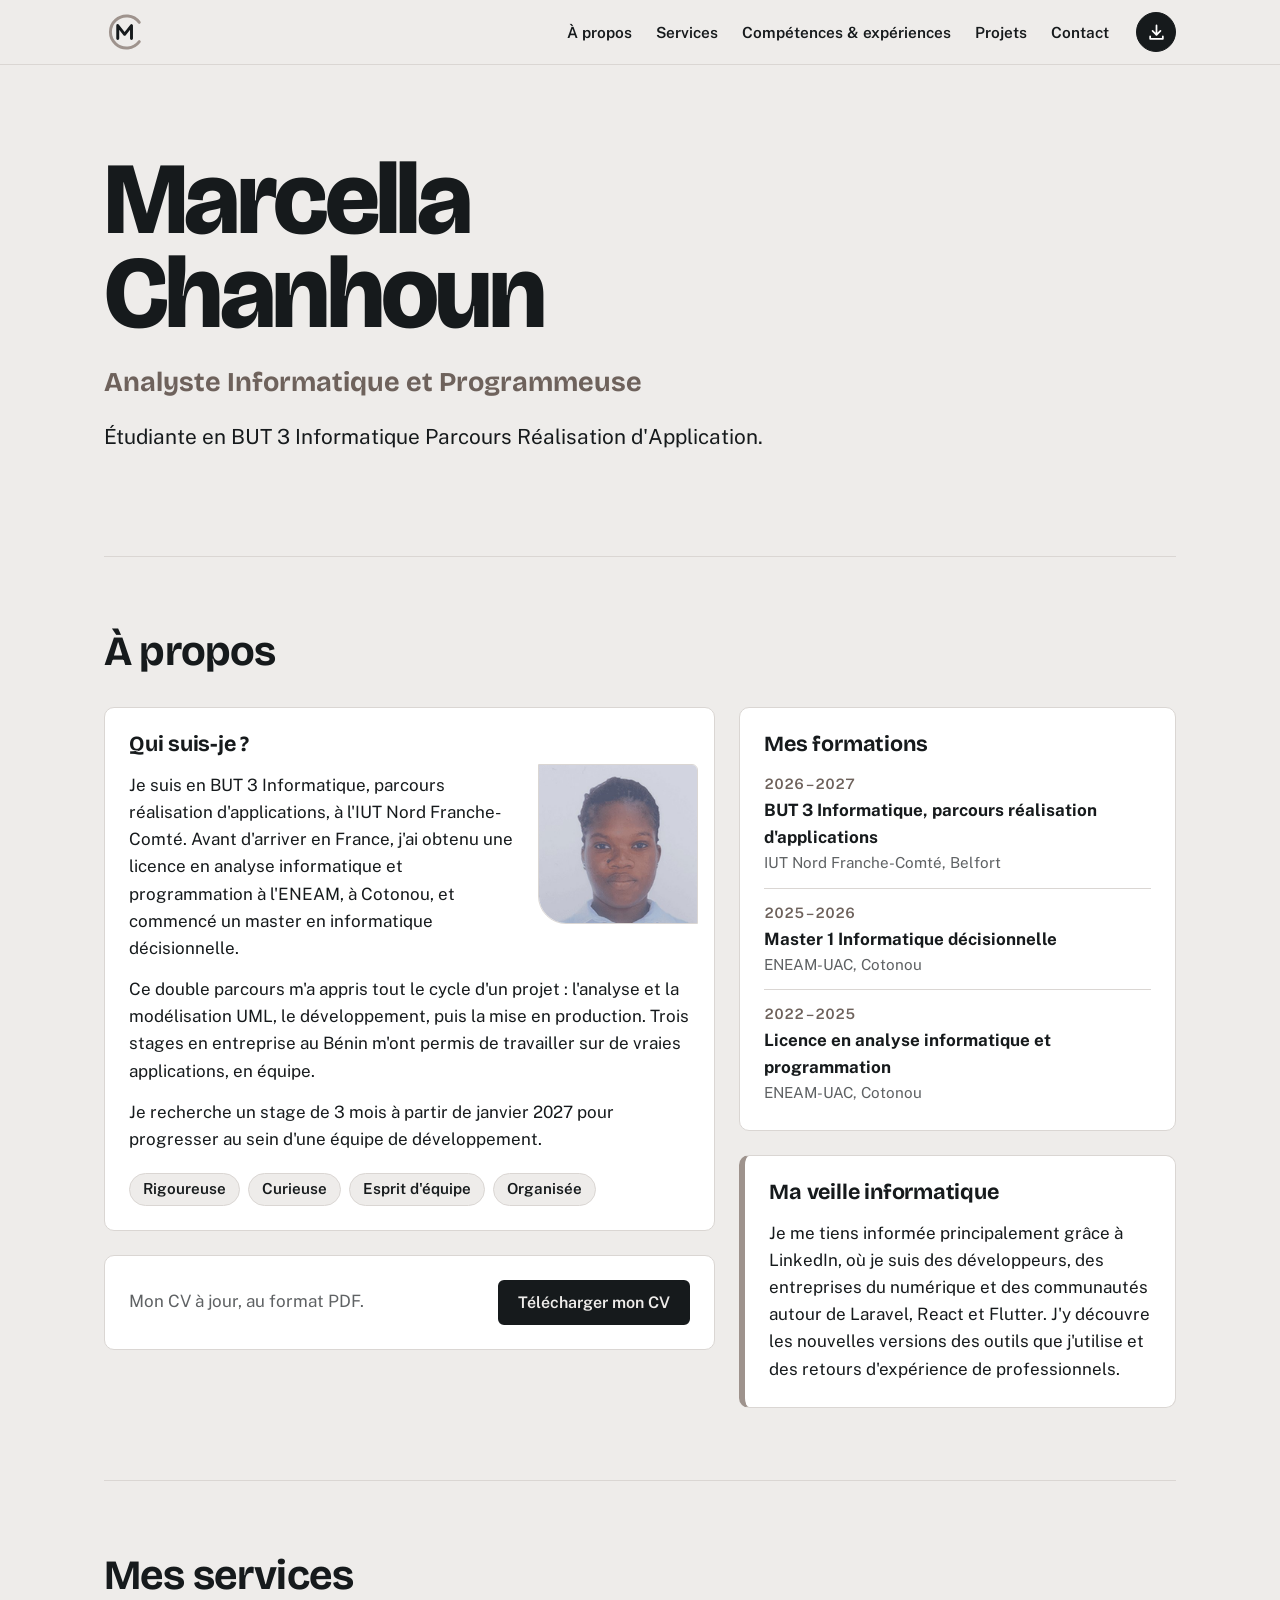
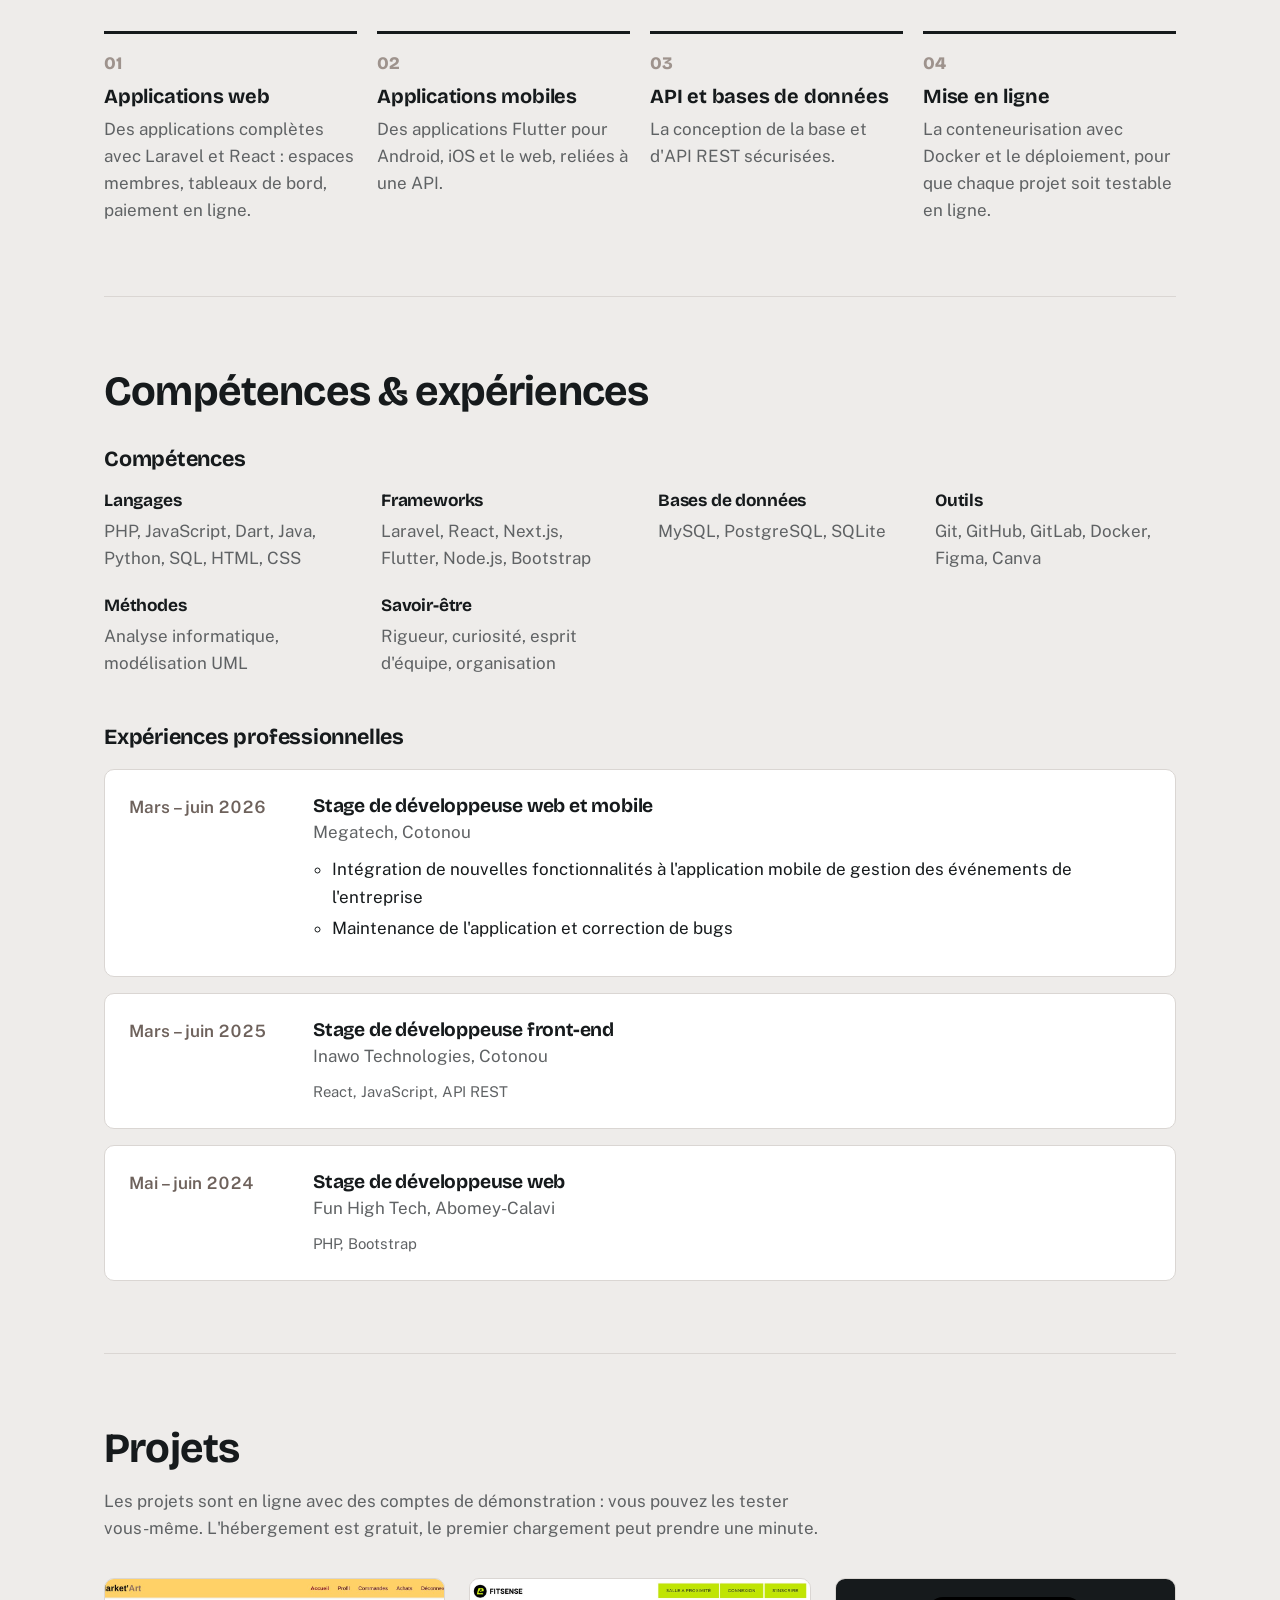
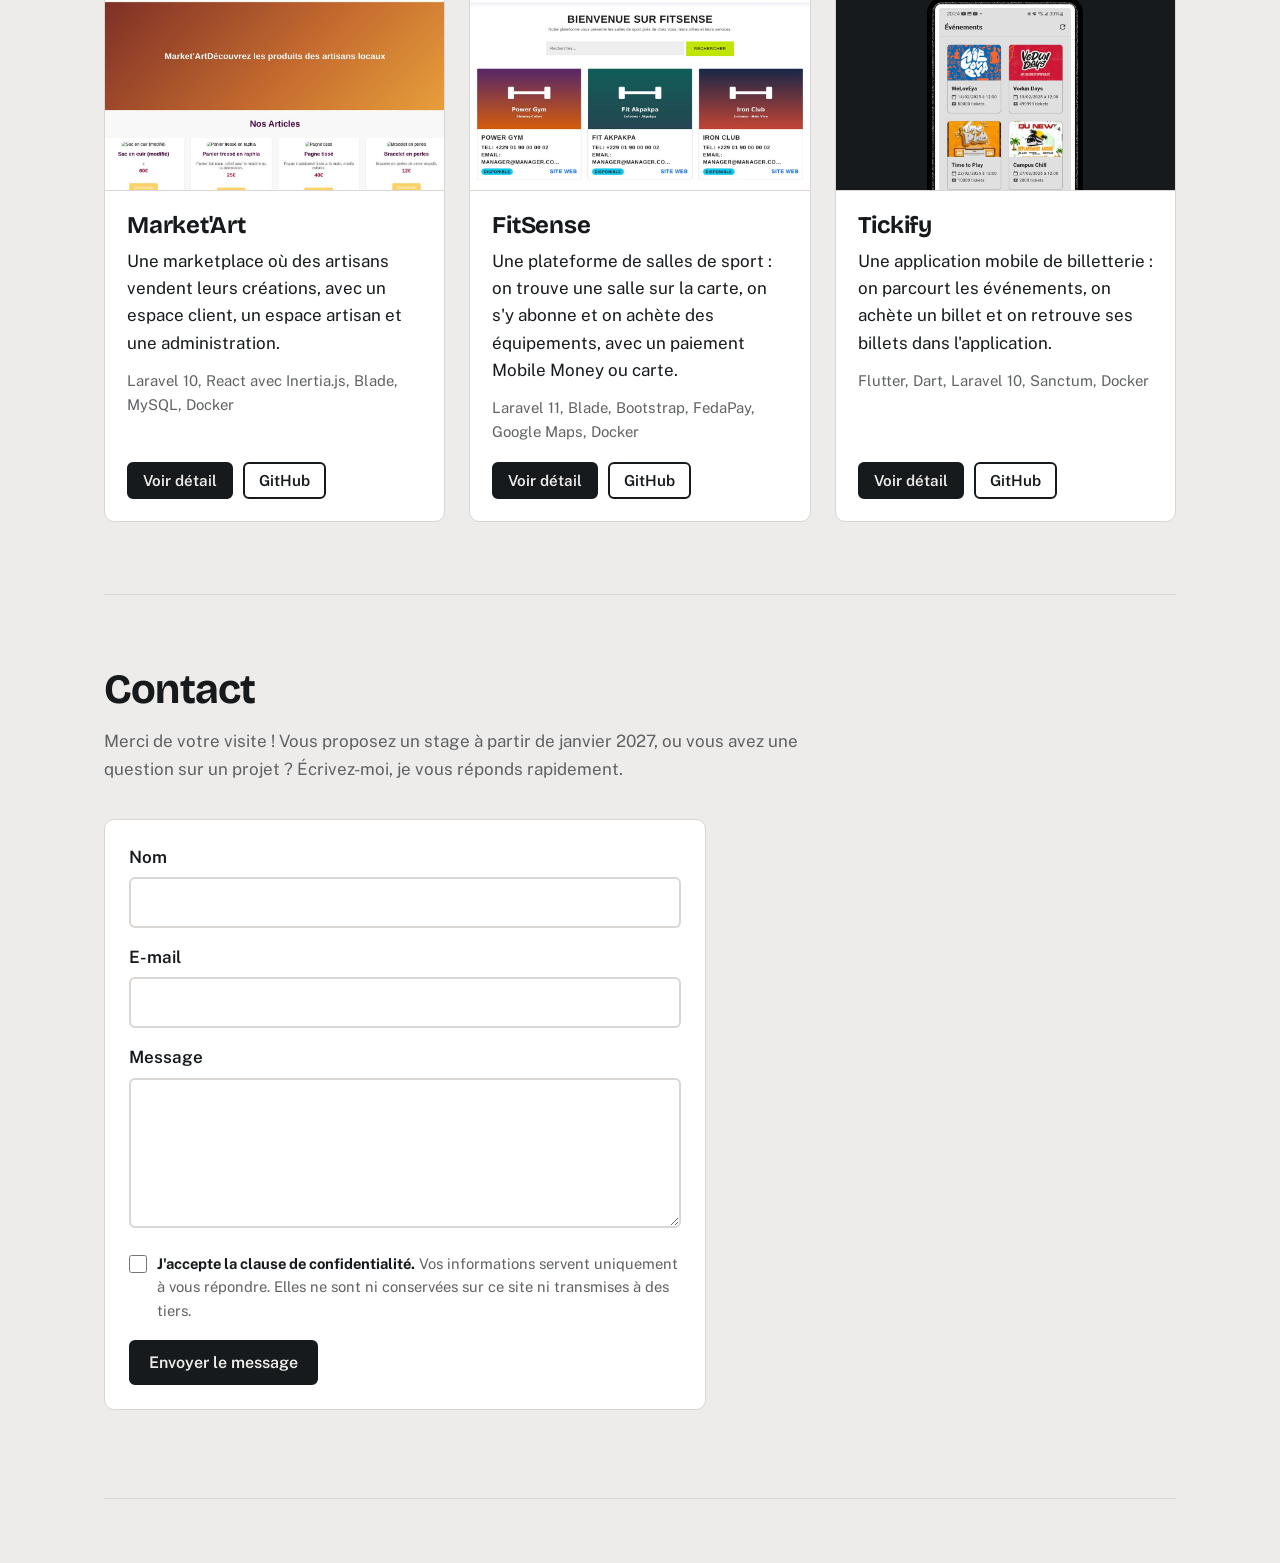
==== commit 2501700f: "Formulaire de contact avec Web3Forms" ====
--- a/index.html
+++ b/index.html
@@ -98,10 +98,11 @@
       <h2>Contact</h2>
       <p class="intro" data-zone="contact-message"></p>
       <div class="contact-grille">
-        <form class="carte" method="POST" data-zone="formulaire">
-          <input type="hidden" name="_subject" value="Nouveau message depuis le portfolio">
-          <input type="hidden" name="_template" value="table">
-          <input type="text" name="_honey" class="cache" tabindex="-1" autocomplete="off" aria-hidden="true">
+        <form class="carte" method="POST" action="https://api.web3forms.com/submit" data-zone="formulaire">
+          <input type="hidden" name="access_key" value="">
+          <input type="hidden" name="subject" value="Nouveau message depuis le portfolio">
+          <input type="hidden" name="from_name" value="Portfolio">
+          <input type="checkbox" name="botcheck" class="cache" tabindex="-1" autocomplete="off" aria-hidden="true">
           <label for="nom">Nom</label>
           <input id="nom" name="nom" type="text" autocomplete="name" required>
           <label for="email">E-mail</label>
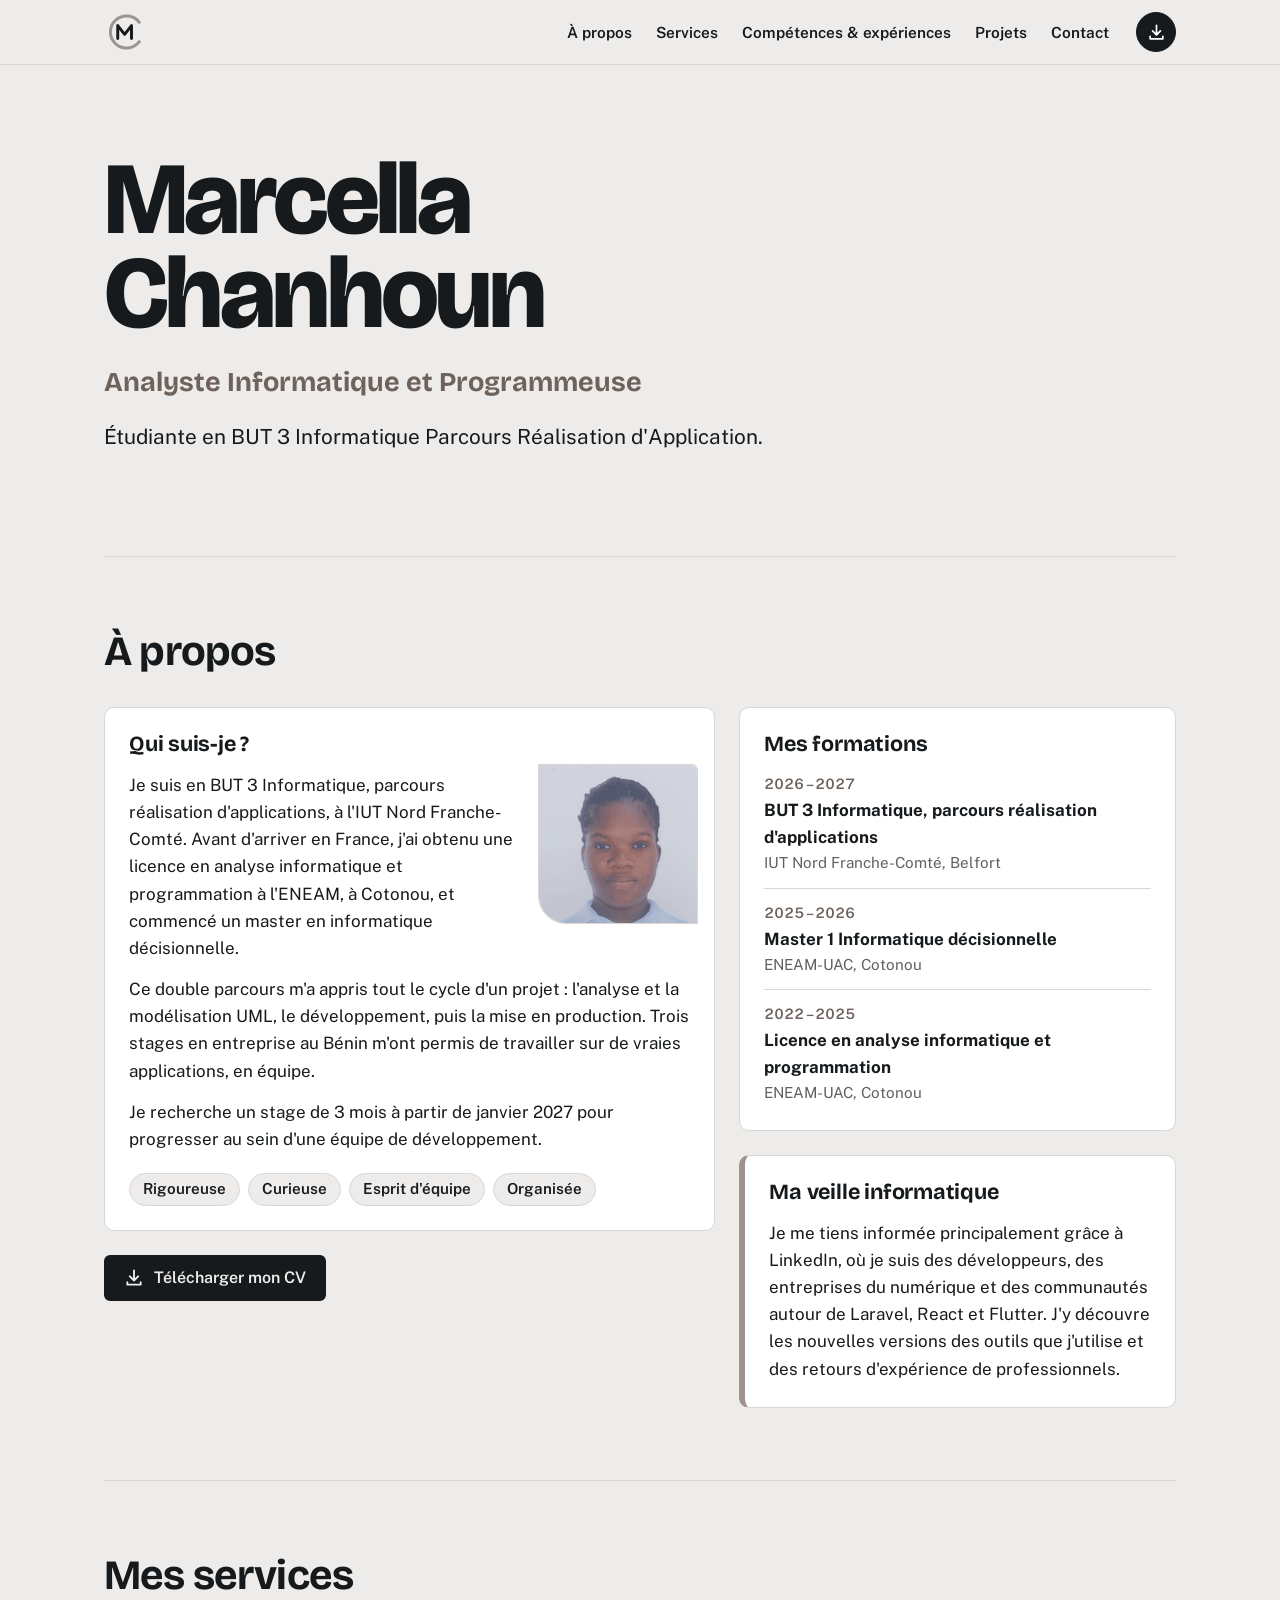
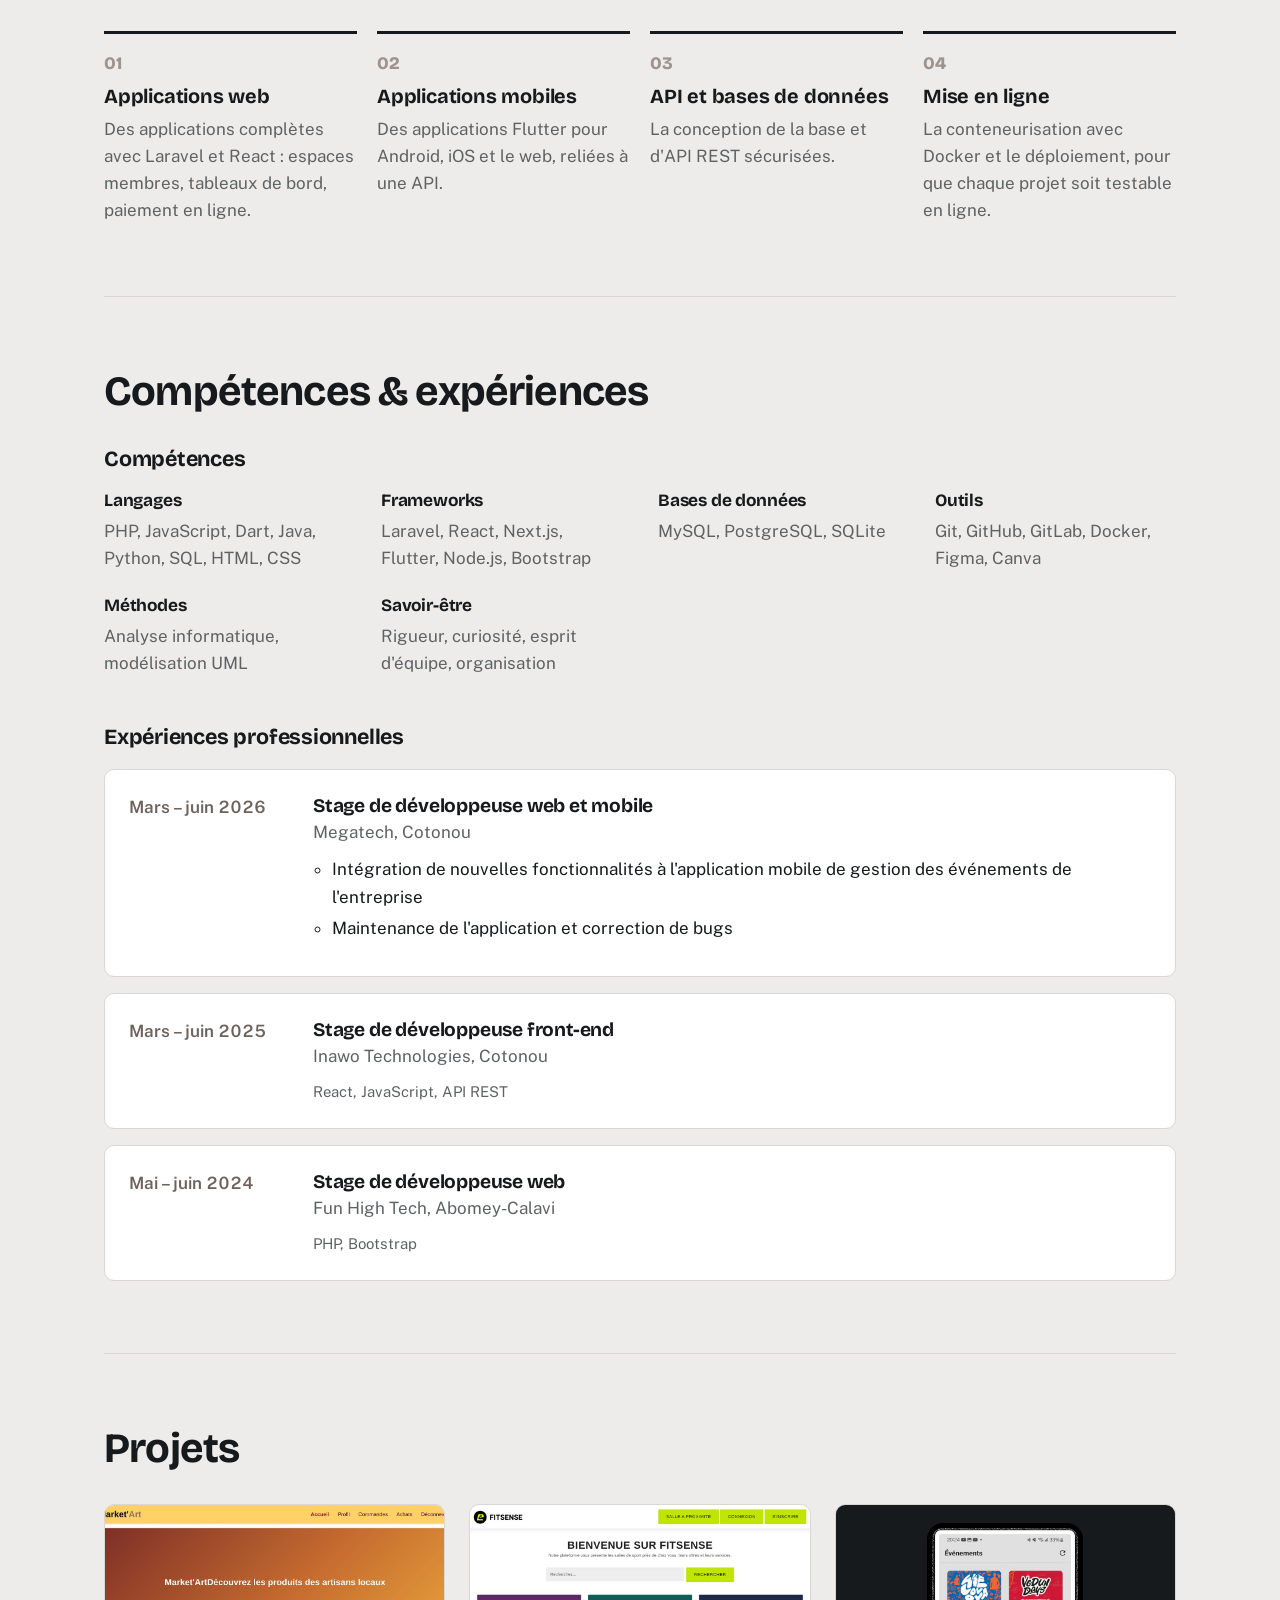
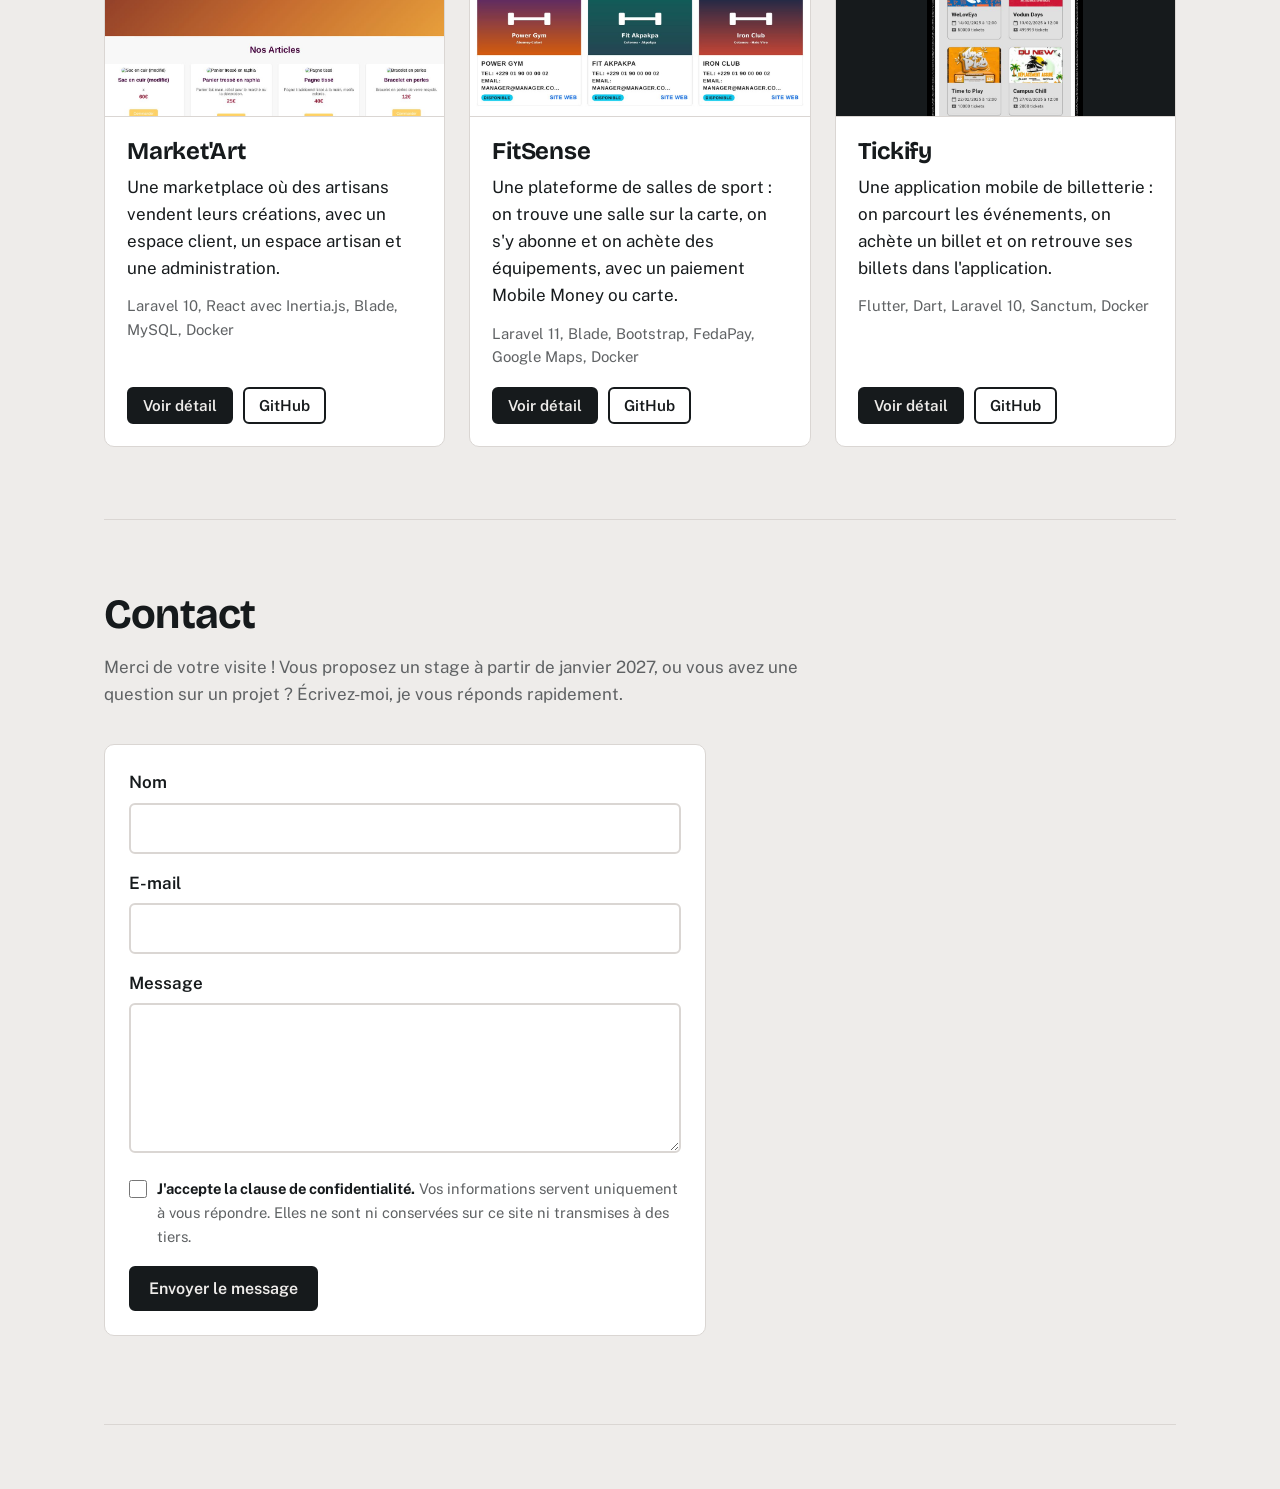
==== commit 2551518a: "Bouton CV avec icône, suppression du texte des projets" ====
--- a/index.html
+++ b/index.html
@@ -90,7 +90,6 @@
 
     <section id="projets">
       <h2>Projets</h2>
-      <p class="intro">Les projets sont en ligne avec des comptes de démonstration : vous pouvez les tester vous-même. L'hébergement est gratuit, le premier chargement peut prendre une minute.</p>
       <div class="projets" data-zone="projets"></div>
     </section>
 
--- a/css/style.css
+++ b/css/style.css
@@ -124,8 +124,9 @@
 .qui p { margin: 0 0 14px; }
 .qualites { display: flex; flex-wrap: wrap; gap: 8px; list-style: none; padding: 0; margin: 20px 0 0; clear: both; }
 .qualites li { background: var(--paper); border: 1px solid var(--line); border-radius: 999px; padding: 3px 13px; font-weight: 600; font-size: .95rem; }
-.boite-cv { display: flex; align-items: center; justify-content: space-between; gap: 16px; flex-wrap: wrap; }
-.boite-cv p { margin: 0; color: var(--muted); }
+.boite-cv { background: none; border: 0; padding: 0; }
+.btn-icone { display: inline-flex; align-items: center; gap: 10px; }
+.btn-icone svg { width: 20px; height: 20px; flex: none; }
 .formations ol { list-style: none; margin: 0; padding: 0; }
 .formations li { display: grid; gap: 2px; padding: 12px 0; border-bottom: 1px solid var(--line); }
 .formations li:last-child { border-bottom: 0; padding-bottom: 0; }
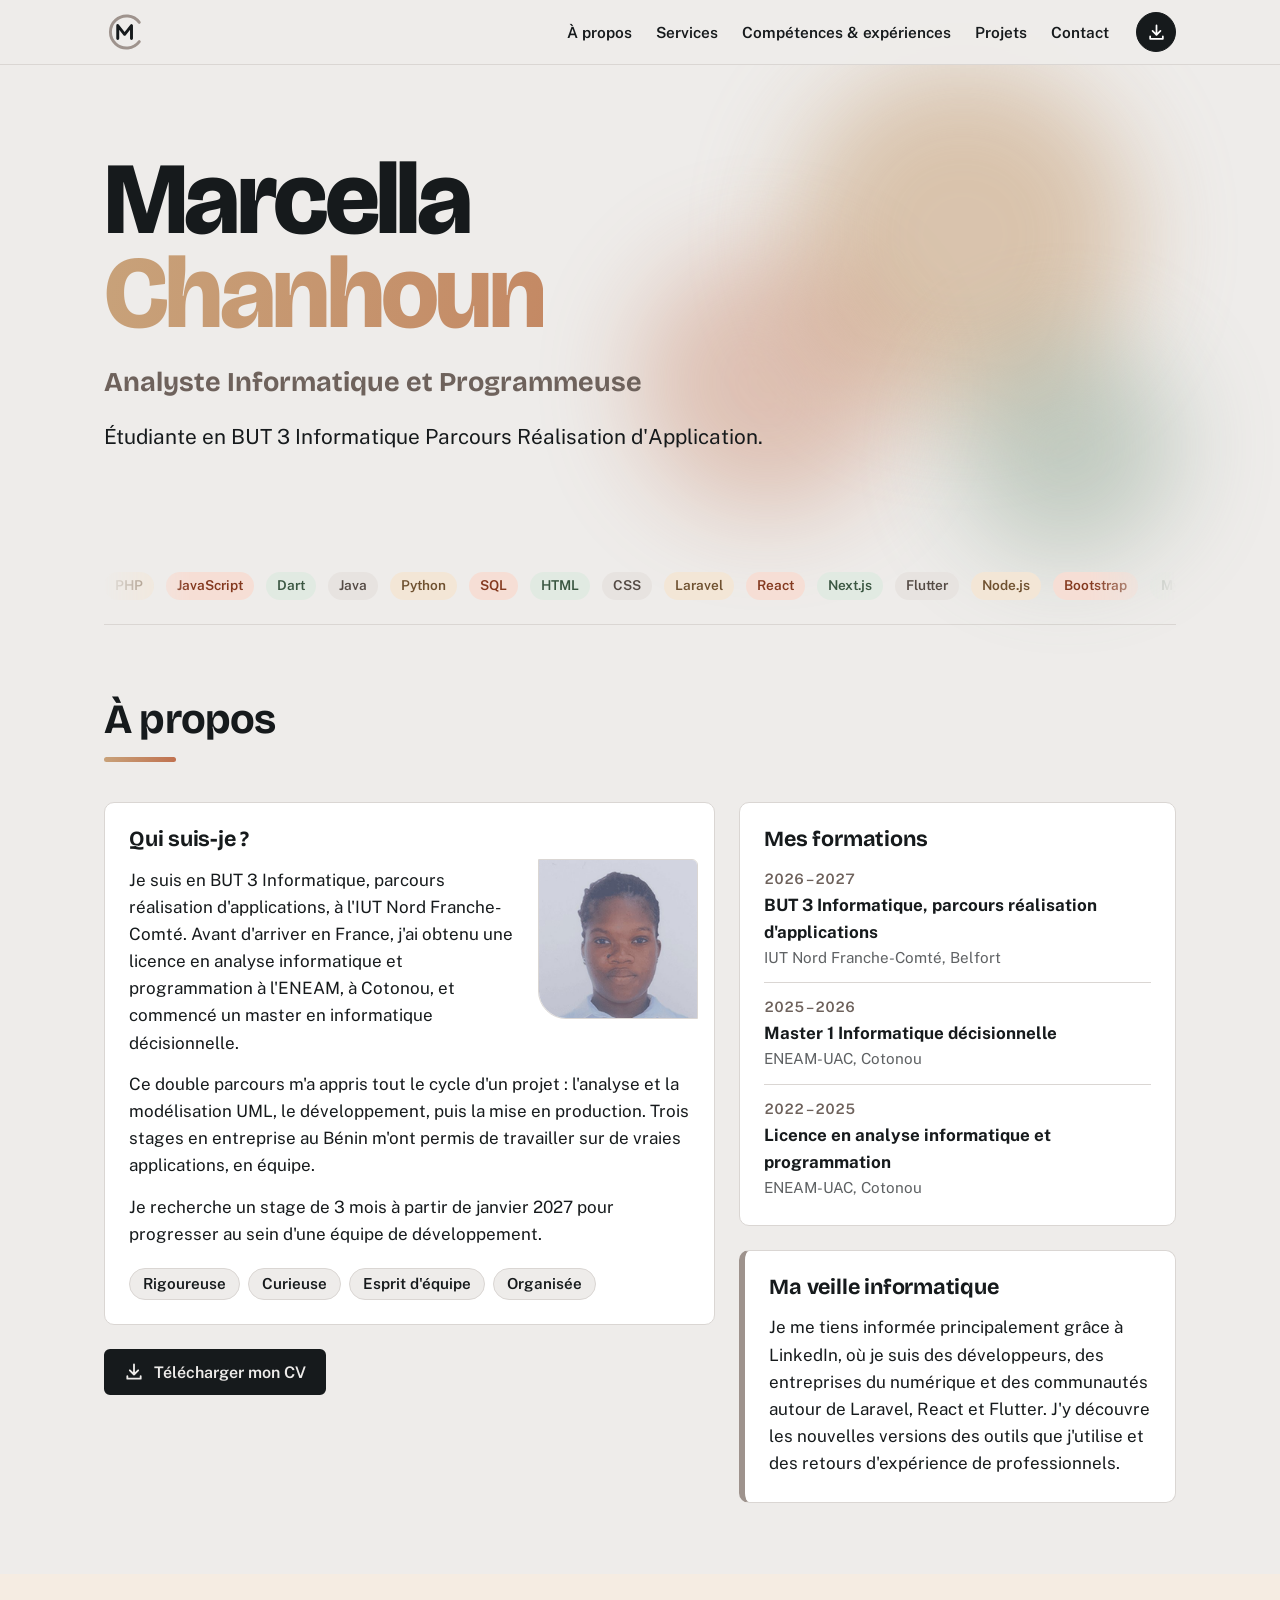
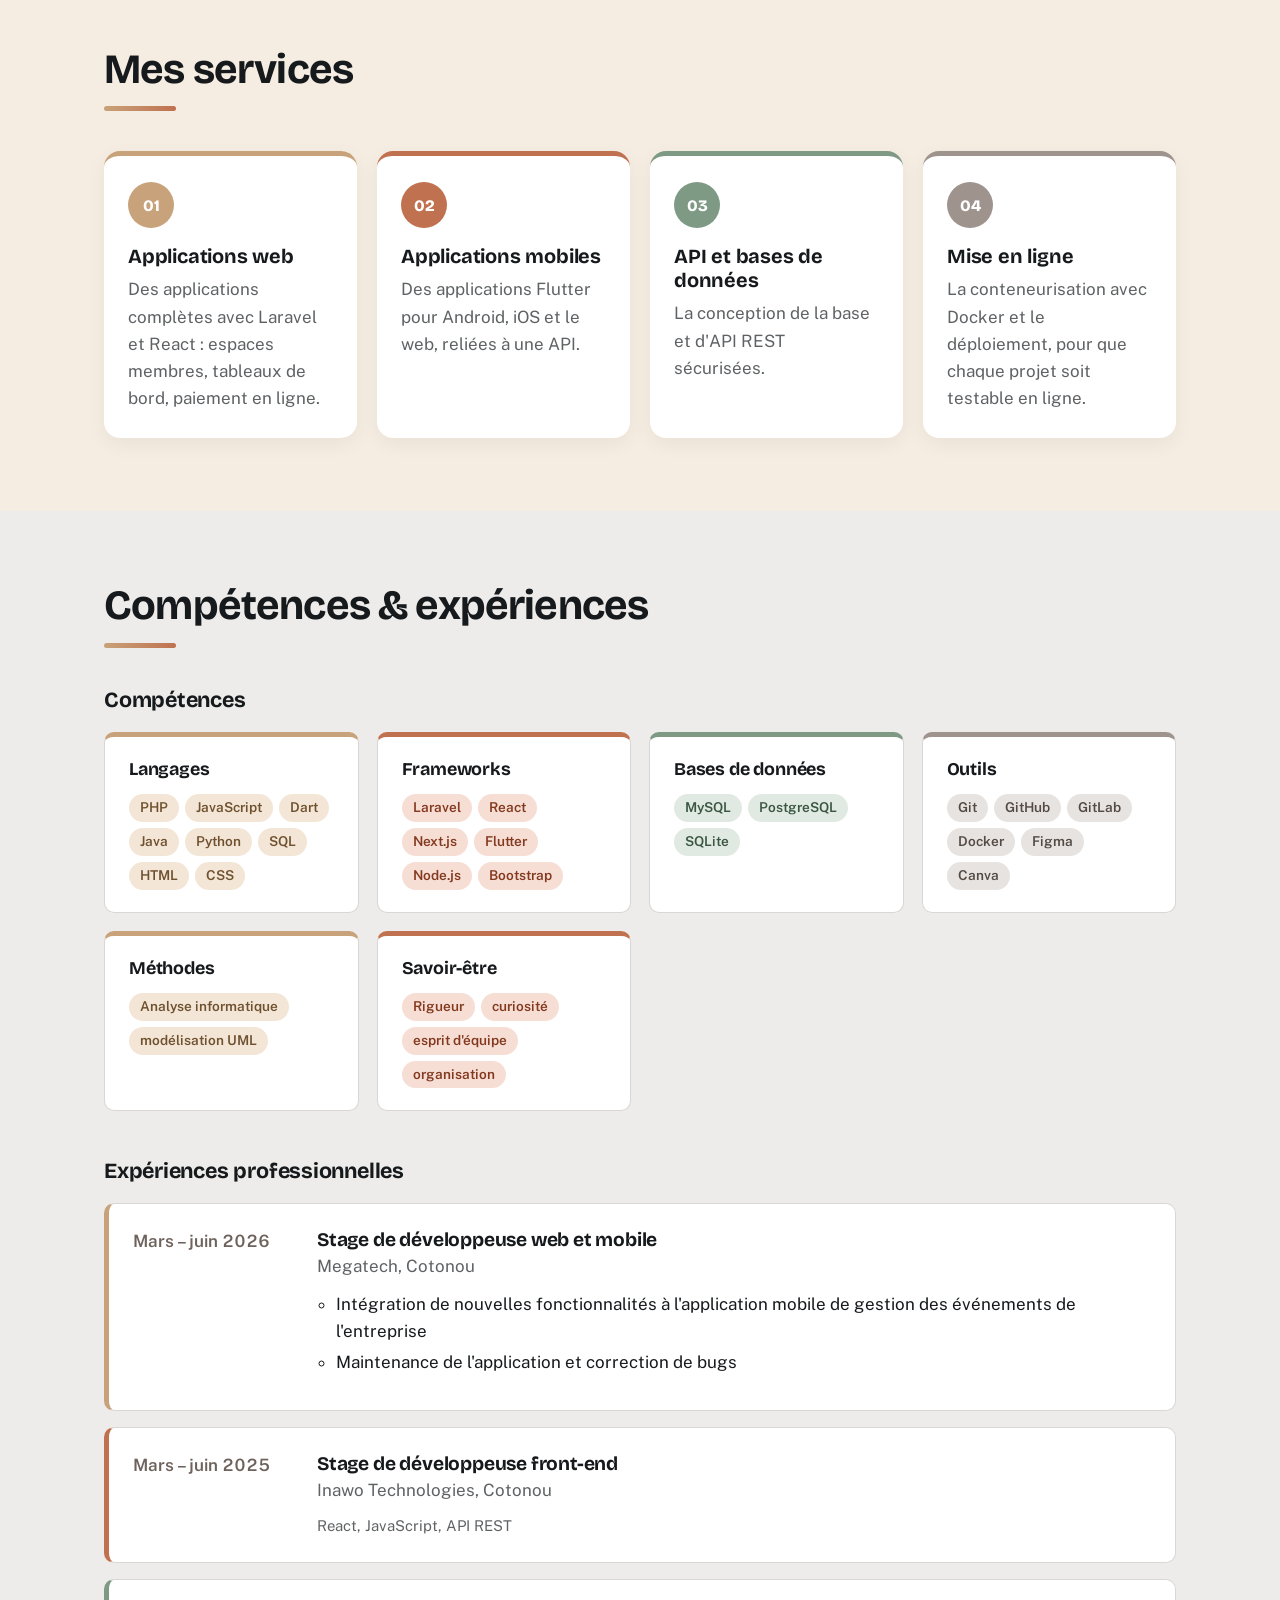
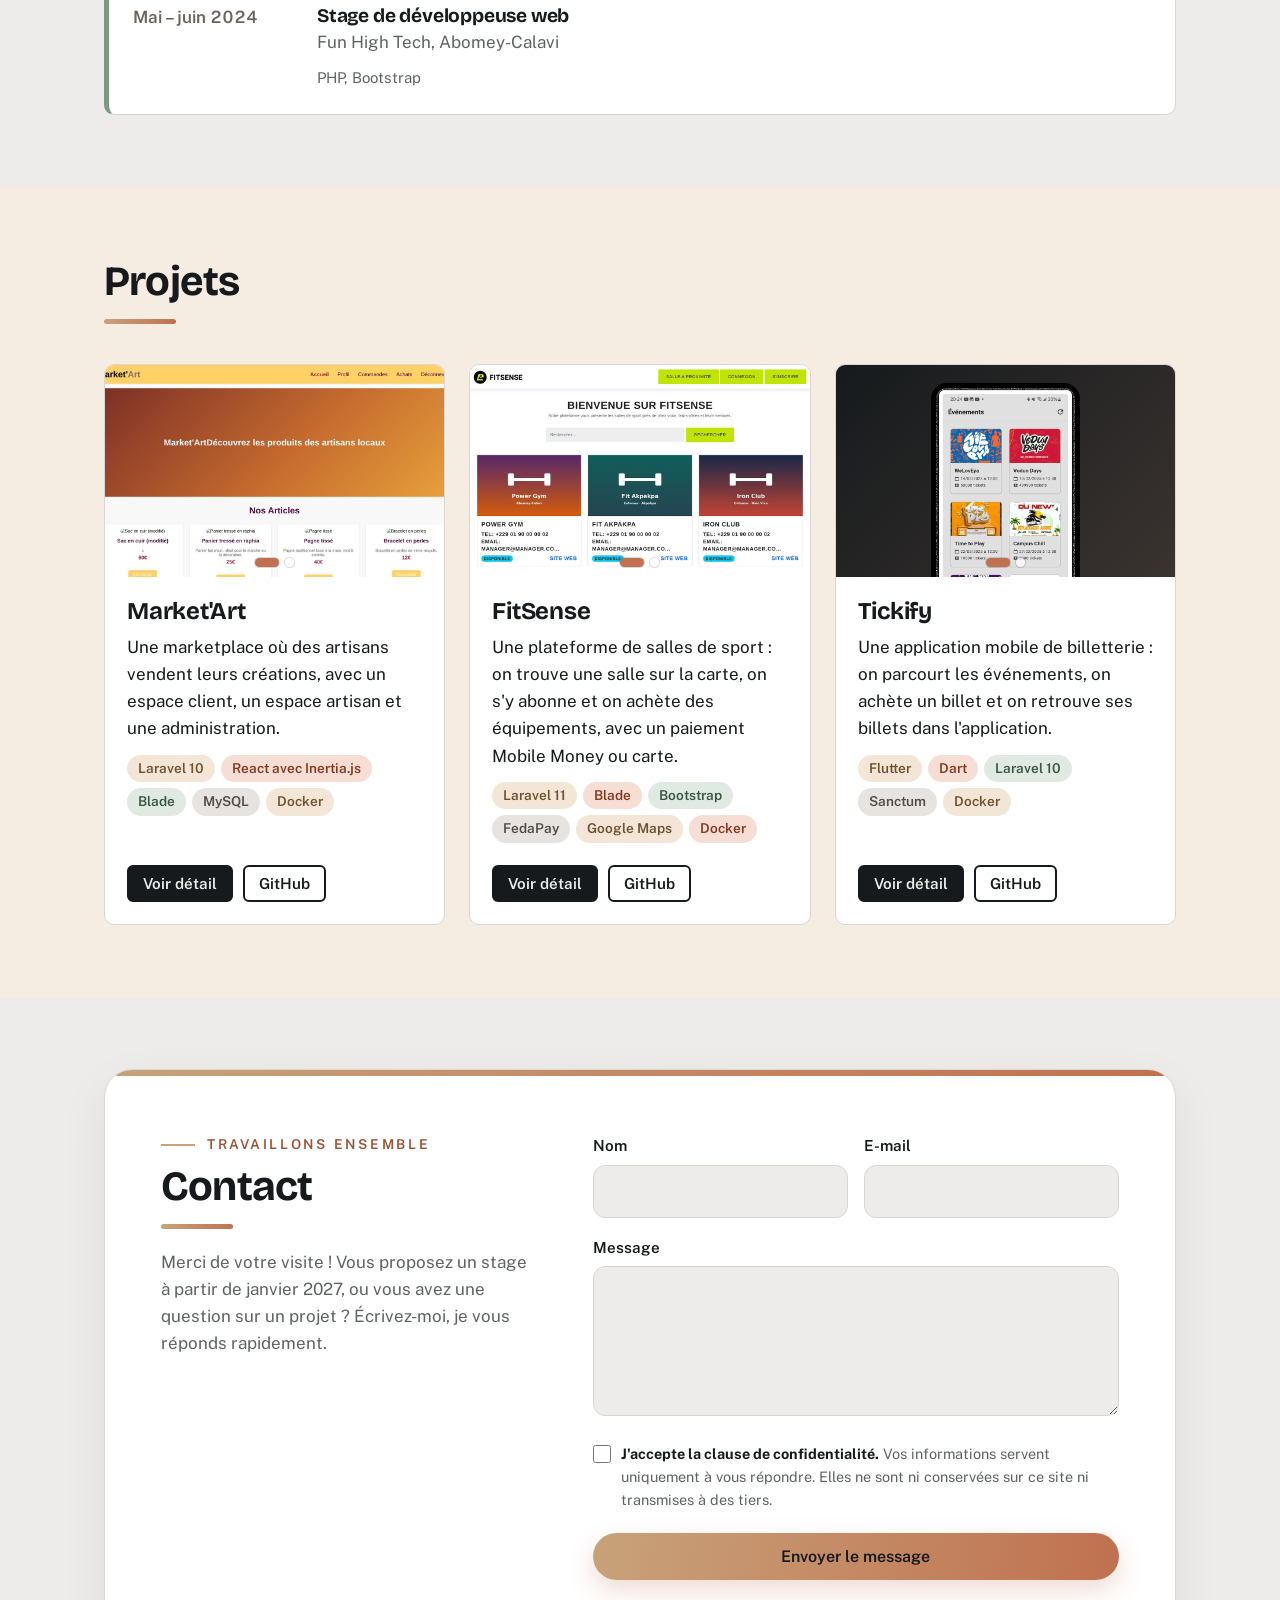
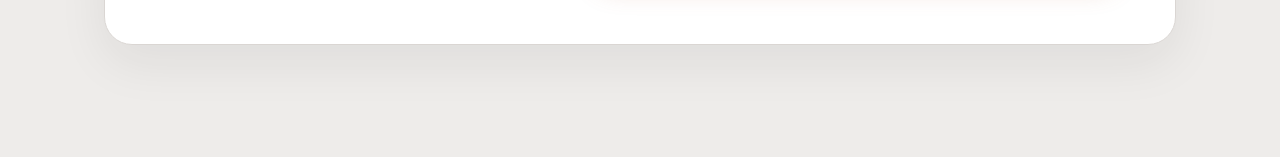
==== commit ca44a67b: "Contact clair, compétences en cartes, sans encadré stage" ====
--- a/index.html
+++ b/index.html
@@ -20,6 +20,7 @@
   Pour modifier le contenu, on passe par le dashboard (/admin/), pas par ce fichier.
 -->
 
+<div class="progression" aria-hidden="true"></div>
 <header class="barre">
   <div class="wrap">
     <a class="logo" href="#haut" aria-label="Marcella Chanhoun, retour en haut de la page" title="Marcella Chanhoun">
@@ -51,6 +52,7 @@
 <div class="wrap" id="haut">
   <main>
     <div class="hero" data-zone="accueil"></div>
+    <div class="defilement" data-zone="defilement"></div>
 
     <section id="apropos">
       <h2>À propos</h2>
@@ -94,28 +96,37 @@
     </section>
 
     <section id="contact" class="contact">
-      <h2>Contact</h2>
-      <p class="intro" data-zone="contact-message"></p>
-      <div class="contact-grille">
-        <form class="carte" method="POST" action="https://api.web3forms.com/submit" data-zone="formulaire">
+      <div class="bloc-sombre contact-grille">
+        <div class="contact-texte">
+          <p class="sur-titre">Travaillons ensemble</p>
+          <h2>Contact</h2>
+          <p class="intro" data-zone="contact-message"></p>
+          <div data-zone="coordonnees"></div>
+        </div>
+        <form method="POST" action="https://api.web3forms.com/submit" data-zone="formulaire">
           <input type="hidden" name="access_key" value="">
           <input type="hidden" name="subject" value="Nouveau message depuis le portfolio">
           <input type="hidden" name="from_name" value="Portfolio">
           <input type="checkbox" name="botcheck" class="cache" tabindex="-1" autocomplete="off" aria-hidden="true">
-          <label for="nom">Nom</label>
-          <input id="nom" name="nom" type="text" autocomplete="name" required>
-          <label for="email">E-mail</label>
-          <input id="email" name="email" type="email" autocomplete="email" required>
+          <div class="deux-colonnes">
+            <div>
+              <label for="nom">Nom</label>
+              <input id="nom" name="nom" type="text" autocomplete="name" required>
+            </div>
+            <div>
+              <label for="email">E-mail</label>
+              <input id="email" name="email" type="email" autocomplete="email" required>
+            </div>
+          </div>
           <label for="message">Message</label>
           <textarea id="message" name="message" required></textarea>
           <label class="accord">
             <input type="checkbox" name="consentement" value="oui" required>
             <span><strong>J'accepte la clause de confidentialité.</strong> <span data-zone="confidentialite"></span></span>
           </label>
-          <button class="btn btn-main" type="submit">Envoyer le message</button>
+          <button class="btn btn-accent" type="submit">Envoyer le message</button>
           <p class="retour" role="status"></p>
         </form>
-        <div data-zone="coordonnees"></div>
       </div>
     </section>
   </main>
--- a/css/style.css
+++ b/css/style.css
@@ -12,12 +12,19 @@
   --accent: #9E938D;        /* taupe du sous-titre du CV (décor, grands textes) */
   --accent-fonce: #6E625C;  /* taupe foncé, lisible pour les liens et petits textes */
   --live: #1F8A5B;          /* vert « démo en ligne » */
+  /* Couleurs ajoutées, accordées au taupe du CV (tons chauds et naturels) */
+  --sable: #C8A27A;         /* sable doré */
+  --terracotta: #C0714F;    /* terre cuite */
+  --sauge: #7F9A84;         /* vert sauge */
+  --sable-clair: #F5ECE2;   /* fond teinté de certaines sections */
+  --degrade: linear-gradient(100deg, var(--sable), var(--terracotta));
   --display: "Bricolage Grotesque", system-ui, sans-serif;
   --body: "Public Sans", system-ui, sans-serif;
   --rayon: 10px;
 }
 
 * { box-sizing: border-box; }
+html, body { overflow-x: clip; }
 html { scroll-behavior: smooth; }
 @media (prefers-reduced-motion: reduce) { html { scroll-behavior: auto; } }
 
@@ -85,7 +92,12 @@
 section[id] { scroll-margin-top: 80px; }
 
 /* ---------- Accueil ---------- */
-.hero { padding: 88px 0 72px; }
+.hero { position: relative; isolation: isolate; padding: 88px 0 72px; }
+.hero .degrade { background: var(--degrade); -webkit-background-clip: text; background-clip: text; color: transparent; }
+.bulles i { position: absolute; z-index: -1; border-radius: 50%; filter: blur(50px); opacity: .55; }
+.bulles i:nth-child(1) { width: 340px; height: 340px; background: var(--sable); top: 0; right: 4%; }
+.bulles i:nth-child(2) { width: 260px; height: 260px; background: var(--terracotta); top: 38%; right: 26%; opacity: .35; }
+.bulles i:nth-child(3) { width: 220px; height: 220px; background: var(--sauge); bottom: 0; right: 0; opacity: .4; }
 .hero h1 {
   font-family: var(--display); font-weight: 800;
   font-size: clamp(3rem, 9vw, 6.4rem); line-height: .92; letter-spacing: -.035em;
@@ -93,20 +105,38 @@
 }
 .hero .titre { font-family: var(--display); font-weight: 700; font-size: clamp(1.3rem, 2.6vw, 1.7rem); color: var(--accent-fonce); margin: 0 0 16px; }
 .hero .lede { font-size: clamp(1.1rem, 2vw, 1.3rem); line-height: 1.5; max-width: 34em; margin: 0 0 32px; }
-.dispo {
-  display: inline-flex; flex-wrap: wrap; align-items: baseline; gap: 6px 12px;
-  background: var(--accent); padding: 14px 20px; border-radius: 6px; margin: 0;
-}
-.dispo strong { font-family: var(--display); font-size: 1.3rem; font-weight: 700; }
 .hero .actions { margin-top: 28px; display: flex; flex-wrap: wrap; gap: 12px; }
+
+/* Bande de technologies qui défile */
+.defilement {
+  overflow: hidden; padding: 16px 0; margin-bottom: 8px;
+  -webkit-mask-image: linear-gradient(90deg, transparent, #000 8%, #000 92%, transparent);
+          mask-image: linear-gradient(90deg, transparent, #000 8%, #000 92%, transparent);
+}
+.defilement:empty { display: none; }
+.piste { display: flex; width: max-content; }
+.piste ul { display: flex; gap: 12px; list-style: none; margin: 0; padding: 0 12px 0 0; }
+.defilement li { font-size: 1rem; padding: 8px 18px; white-space: nowrap; }
+
+/* Barre de progression de lecture (en haut de l'écran) */
+.progression {
+  position: fixed; top: 0; left: 0; right: 0; height: 4px; z-index: 20;
+  background: var(--degrade); transform: scaleX(0); transform-origin: left;
+}
 
 /* ---------- Sections ---------- */
 section { padding: 72px 0; border-top: 1px solid var(--line); }
 h2 {
   font-family: var(--display); font-weight: 700;
   font-size: clamp(1.9rem, 4vw, 2.6rem); letter-spacing: -.02em; line-height: 1.1;
-  margin: 0 0 32px;
-}
+  margin: 0 0 40px;
+}
+h2::after {
+  content: ""; display: block; width: 72px; height: 5px; margin-top: 14px; border-radius: 3px;
+  background: var(--degrade); transform-origin: left;
+}
+/* Bande de couleur sur toute la largeur de l'écran (services, projets) */
+#services, #projets { background: var(--sable-clair); box-shadow: 0 0 0 100vmax var(--sable-clair); clip-path: inset(0 -100vmax); border-top: 0; }
 h3, h4 { font-family: var(--display); letter-spacing: -.01em; line-height: 1.2; }
 .intro { color: var(--muted); max-width: 42em; margin: -16px 0 36px; }
 .sous-titre { font-size: 1.35rem; margin: 0 0 18px; }
@@ -138,17 +168,34 @@
 
 /* ---------- Services ---------- */
 .services { display: grid; grid-template-columns: repeat(auto-fit, minmax(230px, 1fr)); gap: 20px; }
-.service { border-top: 3px solid var(--ink); padding-top: 16px; }
-.service .num { font-family: var(--display); font-weight: 800; color: var(--accent); font-size: 1.1rem; }
-.service h3 { font-size: 1.25rem; margin: 6px 0 8px; }
+.service {
+  --couleur: var(--sable);
+  background: var(--surface); border-radius: 16px; padding: 26px 24px; border-top: 5px solid var(--couleur);
+  box-shadow: 0 6px 20px rgba(22, 26, 28, .05);
+}
+.service:nth-child(4n+2) { --couleur: var(--terracotta); }
+.service:nth-child(4n+3) { --couleur: var(--sauge); }
+.service:nth-child(4n+4) { --couleur: var(--accent); }
+.service .num {
+  display: grid; place-items: center; width: 46px; height: 46px; border-radius: 50%;
+  background: var(--couleur); color: #fff; font-family: var(--display); font-weight: 800; font-size: 1rem;
+}
+.service h3 { font-size: 1.25rem; margin: 16px 0 8px; }
 .service p { margin: 0; color: var(--muted); }
 
 /* ---------- Compétences & expériences ---------- */
-.competences { display: grid; grid-template-columns: repeat(auto-fit, minmax(210px, 1fr)); gap: 24px 36px; }
-.competences h4 { font-size: 1.08rem; margin: 0 0 6px; }
-.competences p { margin: 0; color: var(--muted); }
+.competences { display: grid; grid-template-columns: repeat(auto-fit, minmax(250px, 1fr)); gap: 18px; }
+.competence { padding: 22px 24px; border-top: 5px solid var(--sable); }
+.competence.c-1 { border-top-color: var(--terracotta); }
+.competence.c-2 { border-top-color: var(--sauge); }
+.competence.c-3 { border-top-color: var(--accent); }
+.competence h4 { font-size: 1.12rem; margin: 0 0 14px; }
+.competence .techs { margin: 0; }
 .experiences { list-style: none; margin: 0; padding: 0; display: grid; gap: 16px; }
 .experience { display: grid; grid-template-columns: 10rem 1fr; gap: 24px; }
+.experience { border-left: 5px solid var(--sable); }
+.experience:nth-child(3n+2) { border-left-color: var(--terracotta); }
+.experience:nth-child(3n+3) { border-left-color: var(--sauge); }
 .experience .quand { color: var(--accent-fonce); font-weight: 600; font-variant-numeric: tabular-nums; }
 .experience h4 { font-size: 1.2rem; margin: 0 0 2px; }
 .experience .lieu { margin: 0 0 10px; color: var(--muted); }
@@ -159,10 +206,38 @@
 /* ---------- Projets ---------- */
 .projets { display: grid; grid-template-columns: repeat(auto-fill, minmax(300px, 1fr)); gap: 24px; }
 .projet { padding: 0; overflow: hidden; display: flex; flex-direction: column; }
-.vignette { aspect-ratio: 16 / 10; background: var(--line); border-bottom: 1px solid var(--line); overflow: hidden; }
-.vignette img { width: 100%; height: 100%; object-fit: cover; object-position: top; display: block; }
-.format-tel .vignette { background: var(--ink); display: flex; justify-content: center; padding-top: 18px; }
-.format-tel .vignette img { width: 46%; height: auto; border-radius: 16px 16px 0 0; border: 5px solid #000; border-bottom: 0; }
+.carrousel { position: relative; background: var(--paper); }
+.diapos {
+  display: flex; overflow-x: auto; scroll-snap-type: x mandatory; scrollbar-width: none;
+  aspect-ratio: 16 / 10;
+}
+.diapos::-webkit-scrollbar { display: none; }
+.diapo { flex: 0 0 100%; margin: 0; scroll-snap-align: start; overflow: hidden; }
+.diapo img { width: 100%; height: 100%; object-fit: cover; object-position: top; display: block; }
+.carrousel.tel { background: linear-gradient(135deg, var(--ink), #3A3330); }
+.carrousel.tel .diapo { display: flex; justify-content: center; padding-top: 18px; }
+.carrousel.tel .diapo img { width: 44%; height: auto; object-fit: contain; align-self: flex-start; border-radius: 16px 16px 0 0; border: 5px solid #000; border-bottom: 0; }
+.fleche-c {
+  position: absolute; top: 50%; translate: 0 -50%; width: 38px; height: 38px; border-radius: 50%;
+  border: 0; background: rgba(255, 255, 255, .92); color: var(--ink); font-size: 1.5rem; line-height: 1;
+  cursor: pointer; box-shadow: 0 4px 14px rgba(0, 0, 0, .15); opacity: 0; transition: opacity .25s;
+}
+.fleche-c.prec { left: 10px; }
+.fleche-c.suiv { right: 10px; }
+.carrousel:hover .fleche-c, .fleche-c:focus-visible { opacity: 1; }
+.points { position: absolute; left: 0; right: 0; bottom: 10px; display: flex; justify-content: center; gap: 6px; }
+.points button {
+  width: 9px; height: 9px; padding: 0; border-radius: 999px; border: 0; cursor: pointer;
+  background: rgba(255, 255, 255, .7); box-shadow: 0 0 0 1px rgba(0, 0, 0, .15); transition: width .3s, background-color .3s;
+}
+.points button[aria-current] { width: 24px; background: var(--terracotta); }
+.techs { display: flex; flex-wrap: wrap; gap: 6px; list-style: none; margin: 0 0 16px; padding: 0; }
+.techs li, .defilement li { border-radius: 999px; padding: 3px 11px; font-size: .85rem; font-weight: 600; }
+.c0 { background: #F3E6D6; color: #6F5130; }
+.c1 { background: #F6DED5; color: #84391F; }
+.c2 { background: #E1EAE2; color: #3A5641; }
+.c3 { background: #E7E3E0; color: #544A44; }
+
 .projet-corps { padding: 20px 22px 22px; display: flex; flex-direction: column; flex: 1; }
 .projet h3 { font-size: 1.5rem; margin: 0 0 8px; }
 .projet-corps > p { margin: 0 0 12px; }
@@ -220,32 +295,48 @@
 .fermer { font: 600 .95rem var(--body); background: var(--paper); border: 1px solid var(--line); border-radius: 6px; padding: 6px 12px; cursor: pointer; color: var(--ink); }
 .detail-corps { padding: 20px 24px 26px; }
 
-/* ---------- Contact ---------- */
-.contact { padding-bottom: 88px; }
-.contact-grille { display: grid; grid-template-columns: 7fr 5fr; gap: 40px; align-items: start; }
-form label { display: block; font-weight: 600; margin: 0 0 6px; }
+/* ---------- Contact (bloc sombre, formulaire à droite) ---------- */
+.bloc-sombre {
+  position: relative; overflow: hidden; background: var(--surface); color: var(--ink);
+  border-radius: 28px; border: 1px solid var(--line); box-shadow: 0 18px 50px rgba(22, 26, 28, .07);
+}
+.bloc-sombre::before { content: ""; position: absolute; inset: 0 0 auto; height: 6px; background: var(--degrade); }
+.bloc-sombre a { color: var(--accent-fonce); }
+.bloc-sombre a:hover { color: var(--ink); }
+.sur-titre {
+  margin: 0 0 8px; color: #9A5236; font-weight: 600; font-size: .85rem;
+  letter-spacing: .2em; text-transform: uppercase; display: flex; align-items: center; gap: 12px;
+}
+.sur-titre::before { content: ""; width: 34px; height: 2px; background: var(--sable); }
+.contact { padding-bottom: 72px; border-top: 0; }
+.contact-grille { display: grid; grid-template-columns: 5fr 7fr; gap: 56px; align-items: start; padding: 64px 56px; }
+.contact-texte h2 { margin-bottom: 20px; }
+.contact .intro { margin: 0 0 28px; color: var(--muted); }
+.contact-texte { position: relative; }
+.contact .mail {
+  font-family: var(--display); font-weight: 700; font-size: clamp(1.05rem, 1.7vw, 1.3rem);
+  color: var(--ink); text-decoration-thickness: 2px; text-decoration-color: var(--terracotta); overflow-wrap: anywhere;
+}
+.contact .autres { display: flex; flex-wrap: wrap; gap: 12px 24px; margin-top: 22px; font-weight: 600; }
+.deux-colonnes { display: grid; grid-template-columns: 1fr 1fr; gap: 0 16px; }
+form label { display: block; font-weight: 600; margin: 0 0 6px; color: var(--ink); font-size: .95rem; }
 form input, form textarea {
-  width: 100%; font: inherit; color: var(--ink); background: var(--surface);
-  border: 2px solid var(--line); border-radius: 6px; padding: 10px 12px; margin-bottom: 16px;
-}
-form input:focus, form textarea:focus { border-color: var(--accent-fonce); outline: none; }
+  width: 100%; font: inherit; color: var(--ink); background: var(--paper);
+  border: 1.5px solid var(--line); border-radius: 12px; padding: 12px 14px; margin-bottom: 18px;
+}
+form input:focus, form textarea:focus { border-color: var(--terracotta); background: var(--surface); outline: none; }
 form textarea { min-height: 150px; resize: vertical; }
-form .accord { display: flex; gap: 10px; align-items: flex-start; font-weight: 400; font-size: .92rem; color: var(--muted); margin: 0 0 18px; }
-form .accord input { width: 18px; height: 18px; margin: 3px 0 0; flex: none; accent-color: var(--accent-fonce); }
+form .accord { display: flex; gap: 10px; align-items: flex-start; font-weight: 400; font-size: .9rem; color: var(--muted); margin: 0 0 22px; }
+form .accord input { width: 18px; height: 18px; margin: 3px 0 0; flex: none; accent-color: var(--terracotta); }
 form .accord strong { color: var(--ink); }
+.btn-accent { width: 100%; padding: 14px 24px; border-radius: 999px; border: 0; background: var(--degrade); color: var(--ink); box-shadow: 0 10px 24px rgba(192, 113, 79, .25); }
+.btn-accent:hover { color: var(--ink); filter: brightness(1.06); }
 .cache { position: absolute; left: -9999px; }
 .retour { margin: 14px 0 0; font-weight: 600; }
 .retour:empty { display: none; }
 .retour.ok { color: var(--live); }
 .retour.erreur { color: #B3261E; }
-.contact .mail {
-  font-family: var(--display); font-weight: 700; font-size: clamp(1.25rem, 2.4vw, 1.75rem);
-  letter-spacing: -.02em; color: var(--ink); text-decoration-thickness: 3px;
-  text-decoration-color: var(--accent); overflow-wrap: anywhere;
-}
-.contact .mail:hover { color: var(--accent-fonce); }
-.contact .autres { display: flex; flex-wrap: wrap; gap: 12px 28px; margin-top: 24px; font-weight: 600; }
-footer { color: var(--muted); font-size: .9rem; padding: 24px 0 40px; border-top: 1px solid var(--line); }
+footer { color: var(--muted); font-size: .9rem; padding: 0 0 40px; text-align: center; }
 
 /* ---------- Téléphone et tablette ---------- */
 @media (max-width: 900px) {
@@ -259,6 +350,8 @@
   .hero { padding: 56px 0 48px; }
   section { padding: 56px 0; }
   .apropos-grille, .contact-grille { grid-template-columns: 1fr; }
+  .contact-grille { padding: 44px 24px; gap: 32px; }
+  .bulles i:nth-child(1) { width: 220px; height: 220px; }
   .experience { grid-template-columns: 1fr; gap: 4px; }
 }
 @media (max-width: 520px) {
@@ -267,6 +360,9 @@
   .captures, .captures.tel { grid-template-columns: 1fr 1fr; }
   .acces dl { grid-template-columns: auto 1fr; }
   .copier { display: none; }
+  .deux-colonnes { grid-template-columns: 1fr; }
+  .contact-grille { padding: 36px 20px; border-radius: 22px; }
+  .fleche-c { opacity: 1; width: 32px; height: 32px; }
 }
 
 /* =========================================================
@@ -285,6 +381,27 @@
   .hero > :nth-child(4) { animation-delay: .36s; }
 
   /* Les blocs apparaissent quand on fait défiler (classe ajoutée par js/site.js) */
+  /* Bulles de couleur qui flottent dans l'accueil */
+  .bulles i { animation: flotter 14s ease-in-out infinite alternate; }
+  .bulles i:nth-child(2) { animation-duration: 18s; animation-delay: -6s; }
+  .bulles i:nth-child(3) { animation-duration: 16s; animation-delay: -3s; }
+  .hero .degrade { background-size: 200% 100%; animation: chatoyer 6s ease-in-out infinite alternate; }
+
+  /* Bande de technologies : défilement continu, pause au survol */
+  .piste { animation: defiler 40s linear infinite; }
+  .defilement:hover .piste { animation-play-state: paused; }
+
+  /* Barre colorée sous les titres : elle se dessine quand le titre apparaît */
+  h2.reveal::after { transform: scaleX(0); transition: transform .9s .25s cubic-bezier(.2, .7, .2, 1); }
+  h2.reveal.visible::after { transform: scaleX(1); }
+
+  .service { transition: transform .35s cubic-bezier(.2, .7, .2, 1), box-shadow .35s, opacity .7s ease; }
+  .service.visible:hover { transform: translateY(-8px) rotate(-.6deg); box-shadow: 0 18px 36px rgba(22, 26, 28, .12); }
+  .service .num { transition: transform .4s; }
+  .service:hover .num { transform: rotate(360deg); }
+  .techs li, .defilement li { transition: transform .2s; }
+  .techs li:hover, .defilement li:hover { transform: translateY(-2px) scale(1.05); }
+
   .reveal { opacity: 0; transform: translateY(28px); transition: opacity .7s ease, transform .7s cubic-bezier(.2, .7, .2, 1); transition-delay: var(--delai, 0ms); }
   .reveal.visible { opacity: 1; transform: none; }
 
@@ -293,16 +410,17 @@
   .btn:hover, .icone:hover { transform: translateY(-2px); }
   .projet { transition: transform .35s cubic-bezier(.2, .7, .2, 1), box-shadow .35s, opacity .7s ease; }
   .projet.visible:hover, .projet:not(.reveal):hover { transform: translateY(-6px); box-shadow: 0 18px 40px rgba(22, 26, 28, .12); }
-  .vignette img { transition: transform .6s cubic-bezier(.2, .7, .2, 1); }
-  .projet:hover .vignette img { transform: scale(1.04); }
-  .service { transition: border-color .3s; }
-  .service:hover { border-top-color: var(--accent); }
+  .diapo img { transition: transform .6s cubic-bezier(.2, .7, .2, 1); }
+  .projet:hover .diapo img { transform: scale(1.04); }
   .qualites li { transition: background-color .2s, transform .2s; }
   .qualites li:hover { background: var(--surface); transform: translateY(-2px); }
   dialog[open] { animation: monter .35s cubic-bezier(.2, .7, .2, 1); }
   dialog[open]::backdrop { animation: fondu .35s ease; }
 }
 @keyframes tracer { from { stroke-dashoffset: 100; } to { stroke-dashoffset: 0; } }
+@keyframes flotter { from { transform: translate(0, 0) scale(1); } to { transform: translate(-60px, 40px) scale(1.15); } }
+@keyframes chatoyer { from { background-position: 0 0; } to { background-position: 100% 0; } }
+@keyframes defiler { to { transform: translateX(-50%); } }
 @keyframes monter { from { opacity: 0; transform: translateY(20px); } to { opacity: 1; transform: none; } }
 @keyframes fondu { from { opacity: 0; } to { opacity: 1; } }
 
@@ -327,14 +445,18 @@
 /* Projets : on affiche le détail complet, un projet par bloc */
 .mode-pdf .projets { grid-template-columns: 1fr; }
 .mode-pdf .projet { display: grid; grid-template-columns: 1fr; }
-.mode-pdf .projet .vignette { display: none; }
+.mode-pdf .carrousel,
+.mode-pdf .defilement,
+.mode-pdf .progression,
+.mode-pdf .bulles { display: none !important; }
+.mode-pdf #services, .mode-pdf #projets { box-shadow: none; clip-path: none; background: none; }
 .mode-pdf .projet .detail { display: block; margin-top: 8px; }
 .mode-pdf .projet-corps > .stack { display: none; }
 .mode-pdf .acces dl { grid-template-columns: auto 1fr; }
 .mode-pdf .acces .lien-demo span { display: inline; font-weight: 400; color: var(--muted); margin-left: 8px; }
 .mode-pdf .captures { grid-template-columns: 1fr 1fr; }
 .mode-pdf .captures.tel { grid-template-columns: repeat(2, 170px); }
-.mode-pdf .contact-grille { grid-template-columns: 1fr; }
+.mode-pdf .contact-grille { grid-template-columns: 1fr; break-inside: avoid; }
 
 /* Éviter de couper un bloc entre deux pages */
 .mode-pdf .carte,
